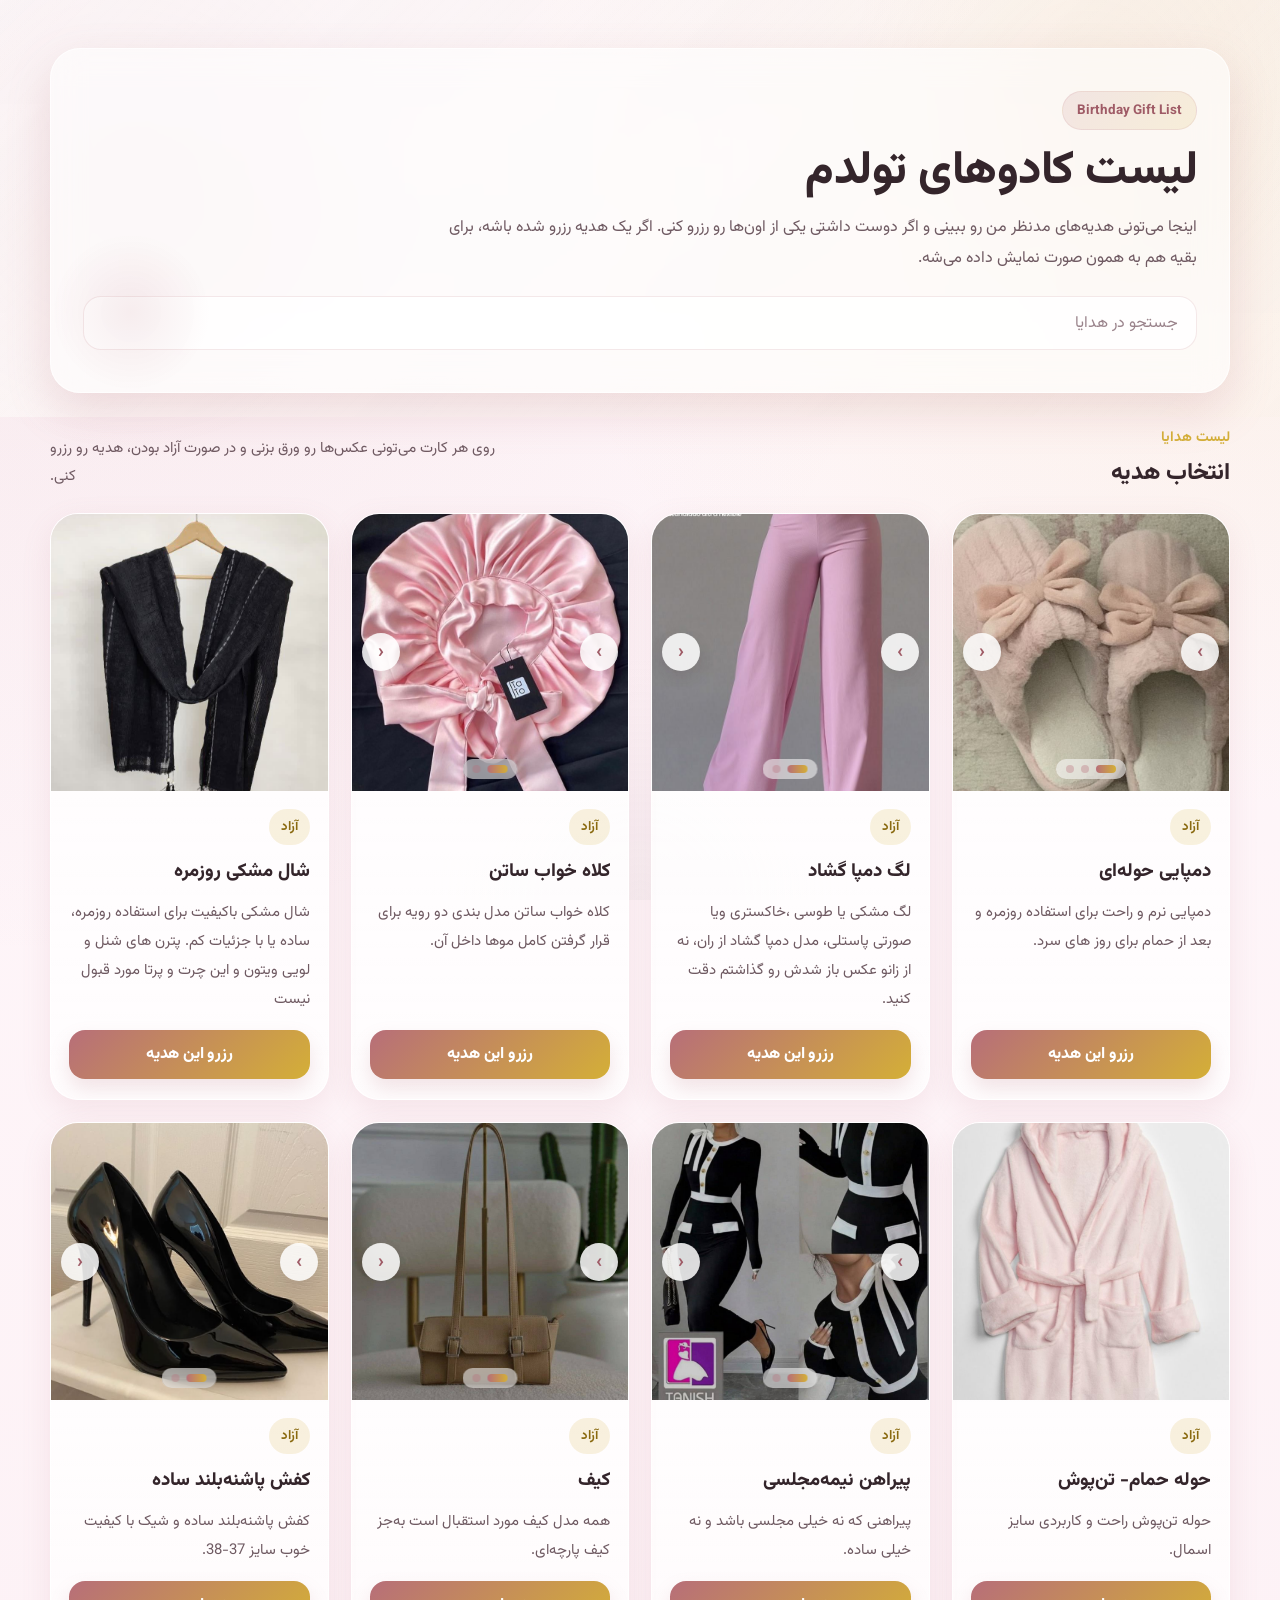
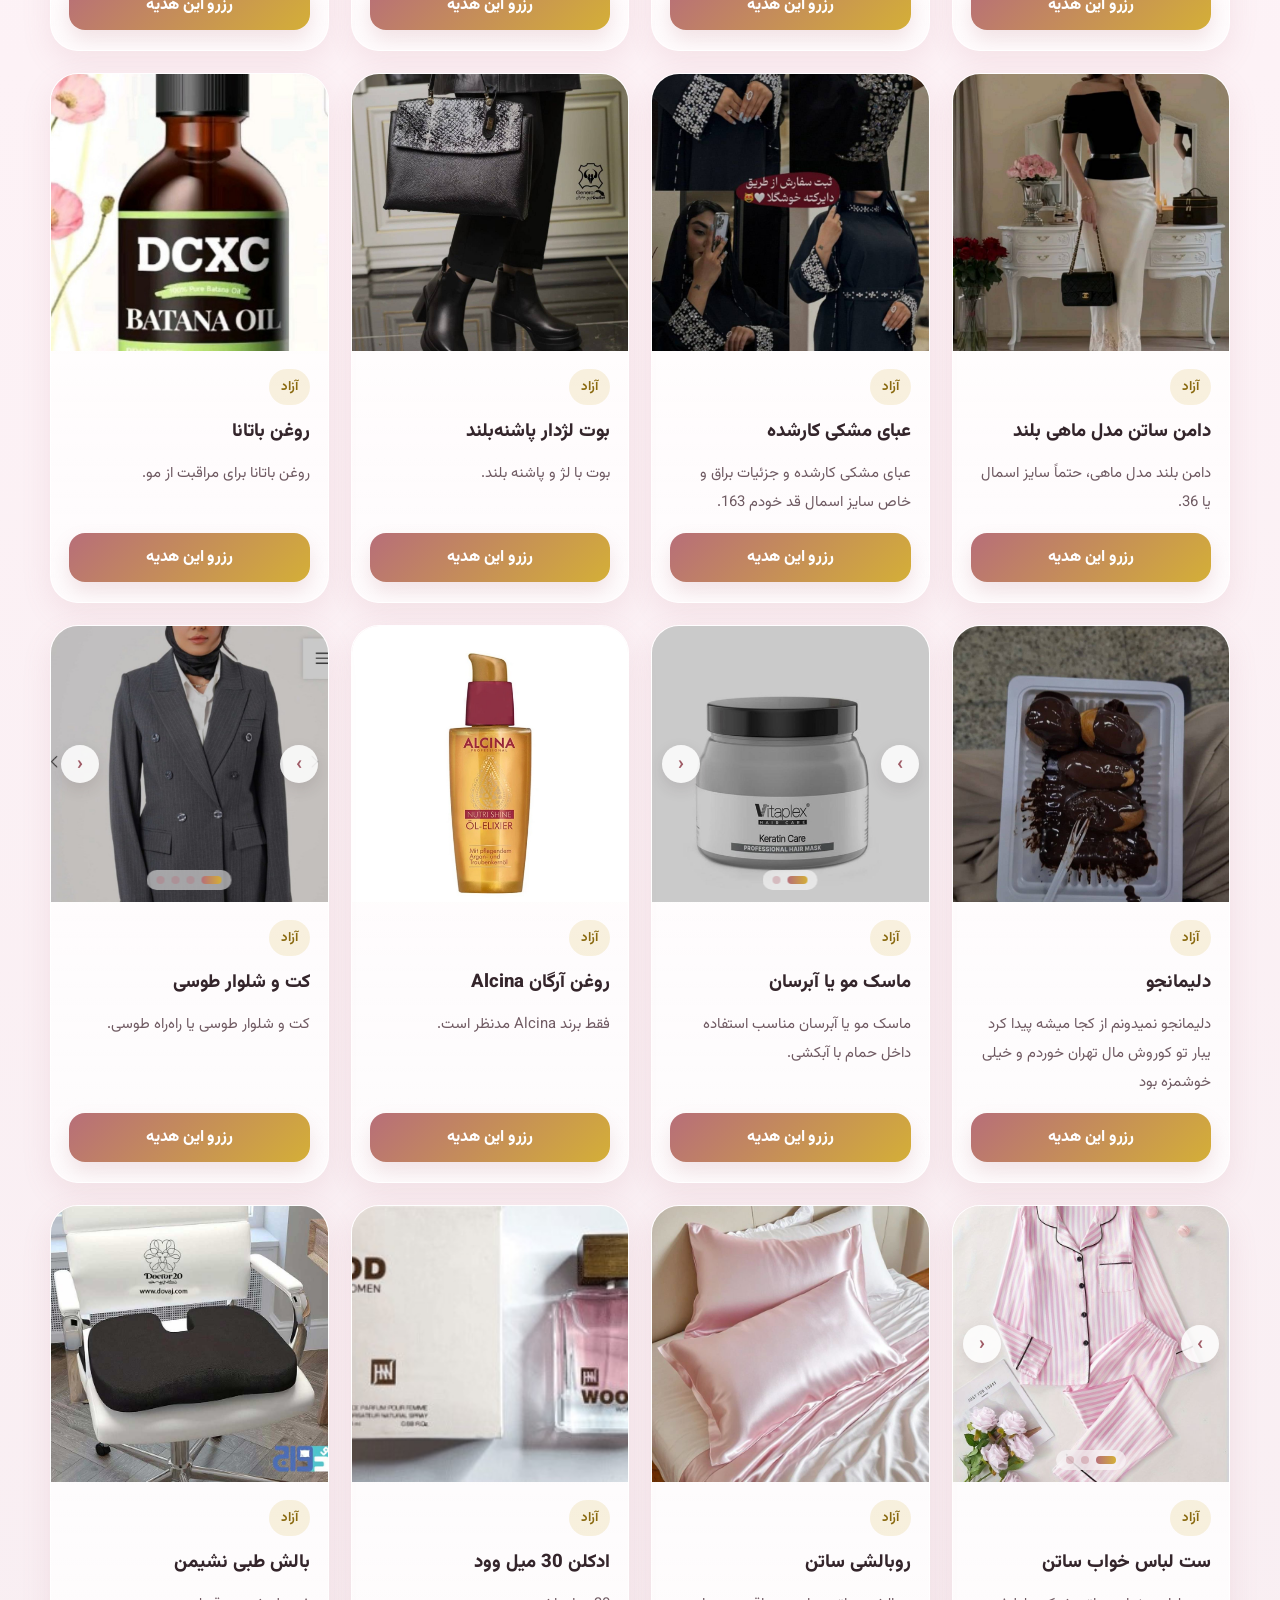
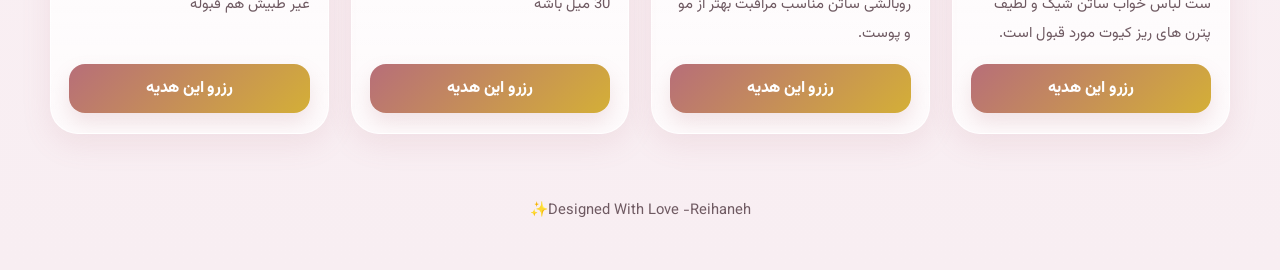
==== index.html @ d2bc47cc "Add project files." ====
<!DOCTYPE html>
<html lang="fa" dir="rtl">
<head>
    <meta charset="UTF-8" />
    <meta name="viewport" content="width=device-width, initial-scale=1.0" />
    <title>لیست کادوهای تولدم</title>
    <meta name="description" content="لیست کادوهای تولد با امکان رزرو هدیه" />

    <link rel="preconnect" href="https://fonts.googleapis.com" />
    <link rel="preconnect" href="https://fonts.gstatic.com" crossorigin />
    <link href="https://fonts.googleapis.com/css2?family=Vazirmatn:wght@400;500;700;800&display=swap"
          rel="stylesheet" />

    <link rel="stylesheet" href="style.css" />
</head>
<body>
    <div class="page-bg"></div>

    <header class="hero">
        <div class="hero-overlay"></div>

        <div class="container hero-content">
            <span class="hero-badge">Birthday Gift List</span>

            <h1 class="hero-title">لیست کادوهای تولدم</h1>

            <p class="hero-text">
                اینجا می‌تونی هدیه‌های مدنظر من رو ببینی و اگر دوست داشتی یکی از اون‌ها رو
                رزرو کنی. اگر یک هدیه رزرو شده باشه، برای بقیه هم به همون صورت نمایش داده می‌شه.
            </p>

            <div class="hero-search">
                <label class="sr-only" for="search-input">جستجو در هدایا</label>
                <input id="search-input"
                       type="text"
                       placeholder="جستجو در هدایا"
                       autocomplete="off" />
            </div>
        </div>
    </header>

    <main class="main-content">
        <section class="container">
            <div class="section-heading">
                <div>
                    <p class="section-subtitle">لیست هدایا</p>
                    <h2 class="section-title">انتخاب هدیه</h2>
                </div>

                <p class="section-note">
                    روی هر کارت می‌تونی عکس‌ها رو ورق بزنی و در صورت آزاد بودن، هدیه رو رزرو کنی.
                </p>
            </div>

            <div id="items-container" class="gifts-grid">
                <div class="loading-state">
                    <div class="loader"></div>
                    <p>در حال بارگذاری هدایا...</p>
                </div>
            </div>
        </section>
    </main>

    <footer class="footer">
        <div class="container footer-content">
            <p>Designed With Love -Reihaneh✨</p>
        </div>
    </footer>

    <script src="app.js"></script>
</body>
</html>
---- style.css ----
:root {
    --bg-1: #fff8fb;
    --bg-2: #fdf2f6;
    --bg-3: #f8eef2;
    --rose-gold: #b76e79;
    --rose-gold-dark: #9f5b66;
    --gold: #d4af37;
    --silver: #c9c9cf;
    --silver-dark: #8e8e98;
    --pastel-pink: #f3d7df;
    --pastel-pink-2: #f8e8ed;
    --text-main: #34252b;
    --text-soft: #6f5a62;
    --white: #ffffff;
    --shadow: 0 10px 30px rgba(183, 110, 121, 0.12);
    --shadow-strong: 0 18px 45px rgba(183, 110, 121, 0.2);
    --border-soft: rgba(183, 110, 121, 0.16);
    --success-bg: rgba(212, 175, 55, 0.16);
    --success-text: #8a6a10;
    --danger-bg: rgba(159, 91, 102, 0.14);
    --danger-text: #8d4e58;
    --radius-xl: 28px;
    --radius-lg: 22px;
    --radius-md: 16px;
    --radius-sm: 12px;
    --container: 1180px;
    --transition: all 0.25s ease;
}

* {
    box-sizing: border-box;
}

html {
    scroll-behavior: smooth;
}

body {
    margin: 0;
    font-family: "Vazirmatn", sans-serif;
    background: radial-gradient(circle at top right, rgba(212, 175, 55, 0.12), transparent 22%), radial-gradient(circle at top left, rgba(183, 110, 121, 0.12), transparent 26%), linear-gradient(180deg, var(--bg-1) 0%, var(--bg-2) 48%, var(--bg-3) 100%);
    color: var(--text-main);
    min-height: 100vh;
}

img {
    max-width: 100%;
    display: block;
}

button,
input {
    font: inherit;
}

button {
    cursor: pointer;
    border: none;
    outline: none;
}

input {
    outline: none;
}

a {
    color: inherit;
    text-decoration: none;
}

.page-bg {
    position: fixed;
    inset: 0;
    pointer-events: none;
    background: radial-gradient(circle at 85% 10%, rgba(212, 175, 55, 0.08), transparent 18%), radial-gradient(circle at 10% 20%, rgba(183, 110, 121, 0.09), transparent 20%), radial-gradient(circle at 50% 100%, rgba(201, 201, 207, 0.12), transparent 22%);
    z-index: -1;
}

.container {
    width: min(calc(100% - 28px), var(--container));
    margin-inline: auto;
}

.sr-only {
    position: absolute;
    width: 1px;
    height: 1px;
    margin: -1px;
    padding: 0;
    overflow: hidden;
    clip-path: inset(50%);
    border: 0;
}

.hero {
    position: relative;
    padding: 40px 0 24px;
}

.hero-overlay {
    position: absolute;
    inset: 0;
    background: linear-gradient(135deg, rgba(255, 255, 255, 0.65), rgba(255, 255, 255, 0.18)), linear-gradient(180deg, rgba(183, 110, 121, 0.04), rgba(212, 175, 55, 0.03));
    pointer-events: none;
}

.hero-content {
    position: relative;
    background: rgba(255, 255, 255, 0.56);
    backdrop-filter: blur(16px);
    -webkit-backdrop-filter: blur(16px);
    border: 1px solid rgba(255, 255, 255, 0.65);
    border-radius: 30px;
    box-shadow: var(--shadow-strong);
    padding: 28px 18px;
    overflow: hidden;
}

    .hero-content::before {
        content: "";
        position: absolute;
        inset: auto auto 0 0;
        width: 160px;
        height: 160px;
        background: radial-gradient(circle, rgba(183, 110, 121, 0.12), transparent 70%);
        pointer-events: none;
    }

.hero-badge {
    display: inline-flex;
    align-items: center;
    gap: 8px;
    padding: 8px 14px;
    border-radius: 999px;
    background: linear-gradient(135deg, rgba(183, 110, 121, 0.14), rgba(212, 175, 55, 0.14));
    color: var(--rose-gold-dark);
    font-size: 0.84rem;
    font-weight: 700;
    border: 1px solid rgba(183, 110, 121, 0.12);
    margin-bottom: 14px;
}

.hero-title {
    margin: 0 0 12px;
    font-size: 2rem;
    line-height: 1.2;
    font-weight: 800;
    letter-spacing: -0.5px;
    color: var(--text-main);
}

.hero-text {
    margin: 0;
    color: var(--text-soft);
    line-height: 1.95;
    font-size: 0.96rem;
    max-width: 760px;
}

.hero-search {
    margin-top: 22px;
}

    .hero-search input {
        width: 100%;
        height: 54px;
        border-radius: 18px;
        border: 1px solid var(--border-soft);
        background: rgba(255, 255, 255, 0.82);
        padding: 0 18px;
        color: var(--text-main);
        box-shadow: inset 0 1px 0 rgba(255, 255, 255, 0.7);
        transition: var(--transition);
    }

        .hero-search input::placeholder {
            color: #9a838b;
        }

        .hero-search input:focus {
            border-color: rgba(183, 110, 121, 0.4);
            box-shadow: 0 0 0 4px rgba(183, 110, 121, 0.1), inset 0 1px 0 rgba(255, 255, 255, 0.9);
        }

.main-content {
    padding: 10px 0 40px;
}

.section-heading {
    display: flex;
    flex-direction: column;
    gap: 10px;
    margin-bottom: 22px;
}

.section-subtitle {
    margin: 0 0 6px;
    color: var(--gold);
    font-size: 0.88rem;
    font-weight: 700;
}

.section-title {
    margin: 0;
    font-size: 1.45rem;
    font-weight: 800;
    color: var(--text-main);
}

.section-note {
    margin: 0;
    color: var(--text-soft);
    line-height: 1.9;
    font-size: 0.93rem;
}

.gifts-grid {
    display: grid;
    grid-template-columns: 1fr;
    gap: 18px;
}

.gift-card {
    position: relative;
    display: flex;
    flex-direction: column;
    height: 100%;
    overflow: hidden;
    border-radius: var(--radius-xl);
    background: linear-gradient(180deg, rgba(255, 255, 255, 0.88), rgba(255, 255, 255, 0.75));
    border: 1px solid rgba(255, 255, 255, 0.75);
    box-shadow: var(--shadow);
    transition: transform 0.25s ease, box-shadow 0.25s ease;
}

    .gift-card:hover {
        transform: translateY(-4px);
        box-shadow: 0 18px 40px rgba(183, 110, 121, 0.18);
    }

.card-image {
    position: relative;
    width: 100%;
    aspect-ratio: 1 / 1;
    background: linear-gradient(135deg, rgba(243, 215, 223, 0.7), rgba(255, 255, 255, 0.8));
    overflow: hidden;
}

    .card-image img {
        width: 100%;
        height: 100%;
        object-fit: cover;
    }

.no-image {
    display: flex;
    align-items: center;
    justify-content: center;
    color: var(--text-soft);
    font-size: 0.95rem;
}

.slides {
    position: relative;
    width: 100%;
    height: 100%;
}

.slide {
    position: absolute;
    inset: 0;
    opacity: 0;
    pointer-events: none;
    transition: opacity 0.35s ease;
}

    .slide.active {
        opacity: 1;
        pointer-events: auto;
    }

.slider-btn {
    position: absolute;
    top: 50%;
    transform: translateY(-50%);
    width: 38px;
    height: 38px;
    border-radius: 50%;
    background: rgba(255, 255, 255, 0.85);
    color: var(--rose-gold-dark);
    box-shadow: 0 6px 16px rgba(52, 37, 43, 0.12);
    font-size: 1.2rem;
    font-weight: 800;
    display: grid;
    place-items: center;
    z-index: 3;
    transition: var(--transition);
}

    .slider-btn:hover {
        background: var(--white);
        transform: translateY(-50%) scale(1.05);
    }

    .slider-btn.prev {
        right: 10px;
    }

    .slider-btn.next {
        left: 10px;
    }

.slider-dots {
    position: absolute;
    right: 50%;
    bottom: 12px;
    transform: translateX(50%);
    display: flex;
    align-items: center;
    gap: 7px;
    z-index: 3;
    padding: 6px 10px;
    border-radius: 999px;
    background: rgba(255, 255, 255, 0.54);
    backdrop-filter: blur(8px);
    -webkit-backdrop-filter: blur(8px);
}

.slider-dot {
    width: 8px;
    height: 8px;
    border-radius: 50%;
    background: rgba(183, 110, 121, 0.35);
    transition: var(--transition);
    padding: 0;
}

    .slider-dot.active {
        width: 20px;
        border-radius: 999px;
        background: linear-gradient(90deg, var(--rose-gold), var(--gold));
    }

.card-content {
    display: flex;
    flex-direction: column;
    flex: 1;
    padding: 16px 16px 18px;
}

.card-top {
    display: flex;
    flex-direction: column;
    gap: 12px;
    margin-bottom: 12px;
}

.status-badge {
    width: fit-content;
    max-width: 100%;
    padding: 8px 12px;
    border-radius: 999px;
    font-size: 0.82rem;
    font-weight: 700;
}

    .status-badge.available {
        background: var(--success-bg);
        color: var(--success-text);
    }

    .status-badge.reserved {
        background: var(--danger-bg);
        color: var(--danger-text);
    }

.card-title {
    margin: 0;
    font-size: 1.16rem;
    font-weight: 800;
    line-height: 1.6;
    color: var(--text-main);
}

.card-description {
    margin: 0 0 16px;
    color: var(--text-soft);
    line-height: 1.95;
    font-size: 0.93rem;
    flex-grow: 1;
}

.card-actions {
    display: flex;
    align-items: center;
    justify-content: stretch;
    margin-top: auto;
}

.reserve-btn {
    width: 100%;
    min-height: 48px;
    margin-top: auto;
    padding: 12px 16px;
    border-radius: 16px;
    background: linear-gradient(135deg, var(--rose-gold), var(--gold));
    color: var(--white);
    font-weight: 800;
    letter-spacing: -0.2px;
    box-shadow: 0 10px 20px rgba(183, 110, 121, 0.18);
    transition: var(--transition);
}

    .reserve-btn:hover {
        transform: translateY(-1px);
        box-shadow: 0 12px 26px rgba(183, 110, 121, 0.24);
    }

    .reserve-btn:disabled {
        background: linear-gradient(135deg, #c6b2b7, #d8d0d2);
        color: #fff;
        opacity: 0.6;
        cursor: not-allowed;
        box-shadow: none;
        transform: none;
    }

.loading-state,
.empty-state {
    display: flex;
    flex-direction: column;
    align-items: center;
    justify-content: center;
    gap: 14px;
    min-height: 220px;
    text-align: center;
    background: rgba(255, 255, 255, 0.72);
    border: 1px solid rgba(255, 255, 255, 0.76);
    border-radius: var(--radius-xl);
    box-shadow: var(--shadow);
    padding: 24px;
    color: var(--text-soft);
}

    .empty-state.error {
        color: var(--danger-text);
    }

.loader {
    width: 42px;
    height: 42px;
    border-radius: 50%;
    border: 3px solid rgba(183, 110, 121, 0.18);
    border-top-color: var(--rose-gold);
    animation: spin 0.9s linear infinite;
}

.footer {
    padding: 10px 0 34px;
}

.footer-content {
    text-align: center;
    color: var(--text-soft);
    font-size: 0.92rem;
}

@keyframes spin {
    to {
        transform: rotate(360deg);
    }
}

@media (min-width: 640px) {
    .hero {
        padding-top: 48px;
    }

    .hero-content {
        padding: 34px 24px;
    }

    .hero-title {
        font-size: 2.35rem;
    }

    .gifts-grid {
        grid-template-columns: repeat(2, minmax(0, 1fr));
        gap: 20px;
    }
}

@media (min-width: 900px) {
    .hero-content {
        padding: 42px 32px;
    }

    .hero-title {
        font-size: 2.9rem;
    }

    .hero-text {
        font-size: 1rem;
    }

    .section-heading {
        flex-direction: row;
        align-items: end;
        justify-content: space-between;
        gap: 20px;
    }

    .section-note {
        max-width: 460px;
        text-align: left;
    }

    .gifts-grid {
        grid-template-columns: repeat(3, minmax(0, 1fr));
        gap: 22px;
    }

    .card-content {
        padding: 18px 18px 20px;
    }
}

@media (min-width: 1200px) {
    .gifts-grid {
        grid-template-columns: repeat(4, minmax(0, 1fr));
    }
}

@media (max-width: 420px) {
    .hero-title {
        font-size: 1.75rem;
    }

    .hero-text {
        font-size: 0.92rem;
    }

    .slider-btn {
        width: 34px;
        height: 34px;
    }

    .card-content {
        padding: 14px 14px 16px;
    }

    .card-title {
        font-size: 1.05rem;
    }
}
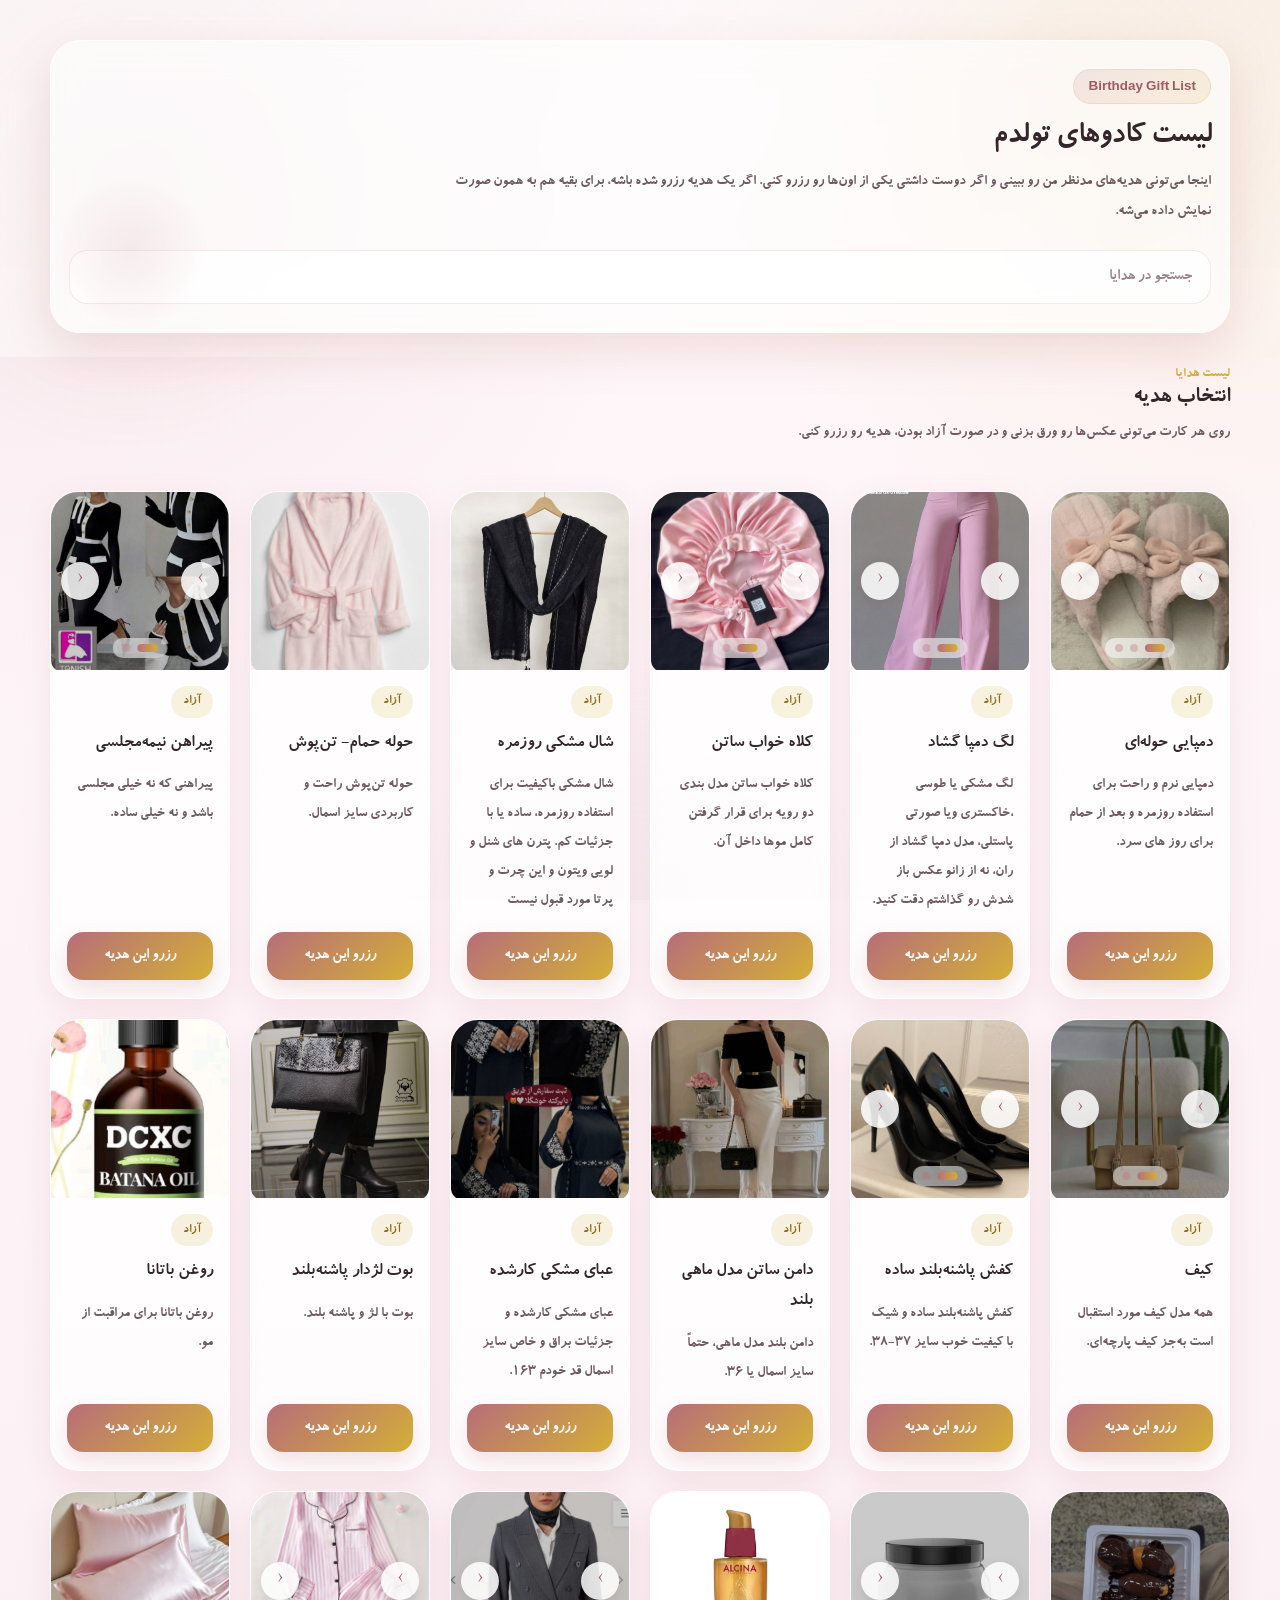
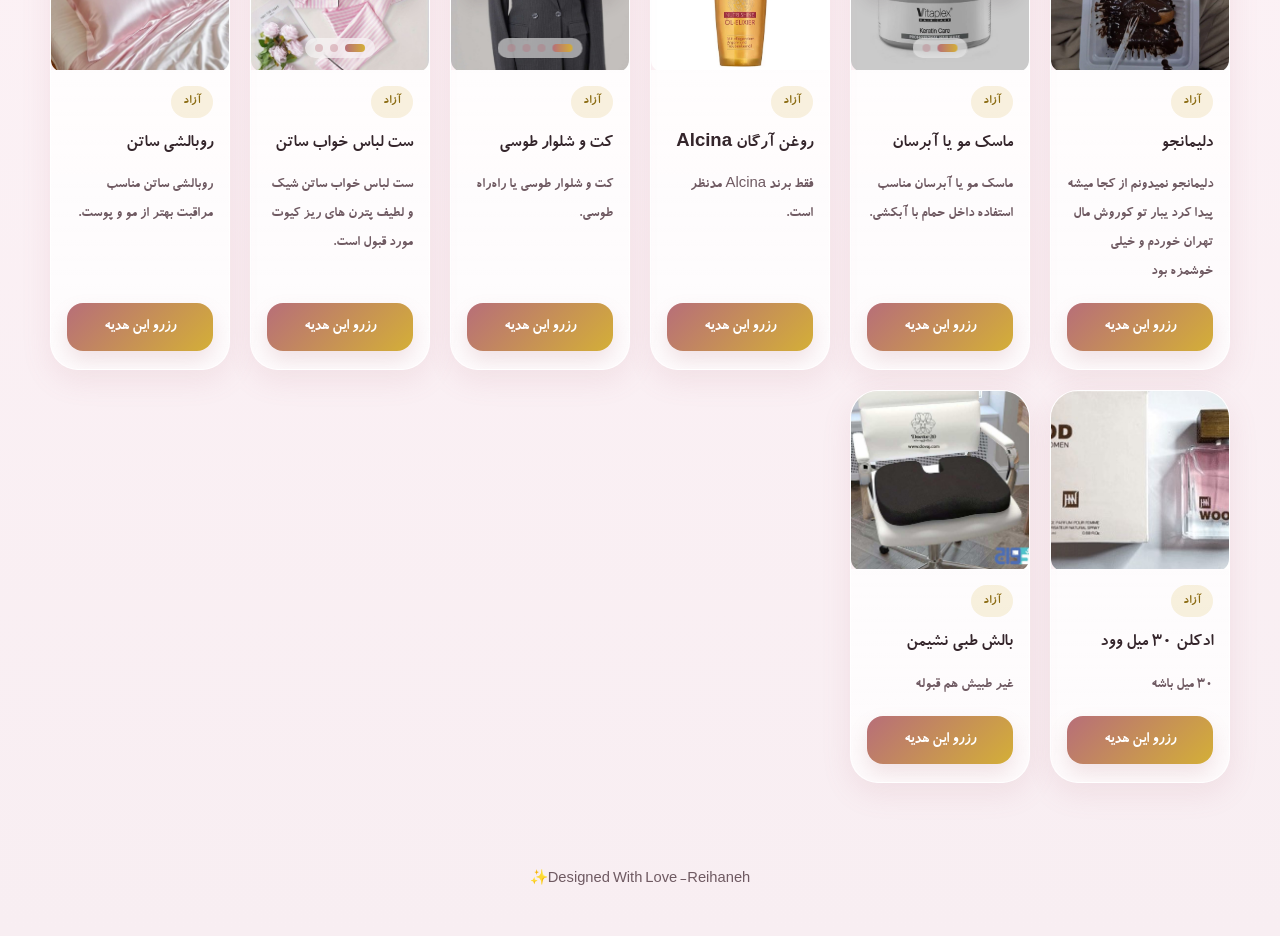
==== commit b2b41e0c: "feat: improve gift reservations and admin tools" ====
--- a/index.html
+++ b/index.html
@@ -14,7 +14,7 @@
     <link rel="stylesheet" href="style.css" />
 </head>
 <body>
-    <div class="page-bg"></div>
+    <div class="page-bg"></div >
 
     <header class="hero">
         <div class="hero-overlay"></div>
@@ -67,6 +67,20 @@
         </div>
     </footer>
 
+    <dialog id="reserve-dialog" class="reserve-dialog" aria-labelledby="reserve-dialog-title">
+        <form id="reserve-form" class="reserve-form">
+            <h2 id="reserve-dialog-title">اطلاعات رزرو</h2>
+            <label for="reserve-name">نام رزروکننده</label>
+            <input id="reserve-name" name="name" minlength="2" maxlength="80" required autocomplete="name" />
+            <label for="reserve-note">توضیحات</label>
+            <textarea id="reserve-note" name="note" minlength="2" maxlength="500" rows="3" required></textarea>
+            <div class="reserve-form-actions">
+                <button id="reserve-cancel" type="button" class="reserve-btn reserve-cancel">انصراف</button>
+                <button type="submit" class="reserve-btn">ثبت رزرو</button>
+            </div>
+        </form>
+    </dialog>
+
     <script src="app.js"></script>
 </body>
 </html>
--- a/style.css
+++ b/style.css
@@ -1,3 +1,10 @@
+﻿@font-face {
+    font-family: '2Koodak';
+    src: url('/fonts/KOODAKBOLD.TTF') format('truetype');
+    font-weight: bold;
+    font-style: normal;
+    font-display: swap;
+}
 :root {
     --bg-1: #fff8fb;
     --bg-2: #fdf2f6;
@@ -37,10 +44,13 @@
 
 body {
     margin: 0;
-    font-family: "Vazirmatn", sans-serif;
+    font-family: "2Koodak", sans-serif;
     background: radial-gradient(circle at top right, rgba(212, 175, 55, 0.12), transparent 22%), radial-gradient(circle at top left, rgba(183, 110, 121, 0.12), transparent 26%), linear-gradient(180deg, var(--bg-1) 0%, var(--bg-2) 48%, var(--bg-3) 100%);
     color: var(--text-main);
     min-height: 100vh;
+}
+button, input, textarea, select, .card-title, .card-description, .section-title, .hero-title {
+    font-family: '2Koodak', sans-serif;
 }
 
 img {
@@ -214,11 +224,6 @@
     font-size: 0.93rem;
 }
 
-.gifts-grid {
-    display: grid;
-    grid-template-columns: 1fr;
-    gap: 18px;
-}
 
 .gift-card {
     position: relative;
@@ -356,12 +361,16 @@
 }
 
 .status-badge {
+    display: inline-flex;
+    align-items: center;
     width: fit-content;
     max-width: 100%;
+    min-height: 32px;
     padding: 8px 12px;
     border-radius: 999px;
     font-size: 0.82rem;
     font-weight: 700;
+    white-space: nowrap;
 }
 
     .status-badge.available {
@@ -434,17 +443,34 @@
     gap: 14px;
     min-height: 220px;
     text-align: center;
+    border-radius: var(--radius-xl);
+    padding: 24px;
+    color: var(--text-soft);
+}
+
+.loading-state {
     background: rgba(255, 255, 255, 0.72);
     border: 1px solid rgba(255, 255, 255, 0.76);
-    border-radius: var(--radius-xl);
     box-shadow: var(--shadow);
-    padding: 24px;
-    color: var(--text-soft);
+}
+
+.empty-state {
+    background: #f8fafc;
+    border: 1px dashed #cbd5e1;
 }
 
     .empty-state.error {
         color: var(--danger-text);
     }
+
+.empty-state-locked {
+    background: linear-gradient(180deg, #fcfcfd 0%, #f8fafc 100%);
+}
+
+.empty-state-icon {
+    font-size: 1.5rem;
+    margin-bottom: 10px;
+}
 
 .loader {
     width: 42px;
@@ -465,69 +491,583 @@
     font-size: 0.92rem;
 }
 
+.admin-page {
+    min-height: 100vh;
+}
+
+.admin-hero {
+    padding-bottom: 40px;
+}
+
+.admin-auth-shell {
+    margin-top: 28px;
+}
+
+.admin-auth-card {
+    display: grid;
+    gap: 18px;
+    background: rgba(255, 255, 255, 0.86);
+    border: 1px solid rgba(255, 255, 255, 0.55);
+    border-radius: 18px;
+    padding: 18px;
+    backdrop-filter: blur(14px);
+    box-shadow: 0 18px 50px rgba(16, 24, 40, 0.14);
+}
+
+.admin-auth-title {
+    margin-top: 4px;
+}
+
+.admin-auth,
+.admin-form-actions,
+.admin-item-actions {
+    display: flex;
+    gap: 10px;
+    flex-wrap: wrap;
+}
+
+.admin-auth-row {
+    display: grid;
+    grid-template-columns: minmax(0, 1fr) auto auto;
+    gap: 12px;
+    align-items: center;
+}
+
+.admin-layout {
+    display: grid;
+    grid-template-columns: minmax(320px, 420px) minmax(0, 1fr);
+    gap: 24px;
+    align-items: start;
+}
+
+.admin-panel {
+    background: rgba(255, 255, 255, 0.92);
+    border: 1px solid rgba(226, 232, 240, 0.95);
+    border-radius: 18px;
+    padding: 22px;
+    box-shadow: 0 16px 40px rgba(15, 23, 42, 0.08);
+    transition: transform 0.22s ease, box-shadow 0.22s ease, border-color 0.22s ease;
+}
+
+    .admin-panel:hover {
+        transform: translateY(-2px);
+        box-shadow: 0 18px 44px rgba(15, 23, 42, 0.12);
+    }
+
+.admin-panel-form.is-locked {
+    opacity: 0.5;
+}
+
+.admin-form {
+    display: grid;
+    gap: 12px;
+}
+
+.admin-label {
+    font-size: 0.95rem;
+    font-weight: 700;
+    color: #1f2937;
+}
+
+.admin-input,
+.admin-textarea {
+    width: 100%;
+    border: 1px solid #d0d7e2;
+    border-radius: 12px;
+    background: #ffffff;
+    color: #111827;
+    padding: 14px 16px;
+    font: inherit;
+    transition: border-color 0.2s ease, box-shadow 0.2s ease, transform 0.2s ease;
+}
+
+    .admin-input:focus,
+    .admin-textarea:focus {
+        outline: none;
+        border-color: #22c55e;
+        box-shadow: 0 0 0 4px rgba(34, 197, 94, 0.14);
+    }
+
+.admin-token-input {
+    min-height: 50px;
+    background: #fbfdff;
+}
+
+.admin-textarea {
+    min-height: 112px;
+    resize: vertical;
+}
+
+.admin-primary-btn,
+.admin-secondary-btn,
+.admin-danger-btn,
+.admin-btn {
+    min-height: 46px;
+    border-radius: 12px;
+    font: inherit;
+    font-weight: 700;
+    transition: transform 0.18s ease, box-shadow 0.18s ease, opacity 0.18s ease;
+}
+
+.admin-primary-btn,
+.admin-secondary-btn,
+.admin-danger-btn {
+    padding: 11px 16px;
+}
+
+.admin-btn {
+    appearance: none;
+    border: 0;
+    padding: 0 18px;
+    cursor: pointer;
+}
+
+    .admin-btn:hover,
+    .admin-primary-btn:hover,
+    .admin-secondary-btn:hover,
+    .admin-danger-btn:hover {
+        transform: translateY(-1px);
+    }
+
+    .admin-btn:active {
+        transform: translateY(0);
+    }
+
+.admin-primary-btn {
+    background: linear-gradient(135deg, var(--rose-gold), var(--gold));
+    color: var(--white);
+}
+
+.admin-secondary-btn {
+    background: rgba(201, 201, 207, 0.28);
+    color: var(--text-main);
+}
+
+.admin-danger-btn {
+    background: rgba(159, 91, 102, 0.14);
+    color: var(--danger-text);
+}
+
+.admin-btn-success {
+    background: #16a34a;
+    color: #ffffff;
+    box-shadow: 0 10px 24px rgba(22, 163, 74, 0.24);
+}
+
+.admin-btn-muted {
+    background: #eef2f7;
+    color: #334155;
+}
+
+.admin-btn-wide {
+    min-width: 140px;
+}
+
+.admin-status {
+    margin-bottom: 16px;
+    border-radius: 12px;
+    background: #f8fafc;
+    color: #334155;
+    border: 1px solid #e2e8f0;
+    padding: 12px 14px;
+    font-weight: 500;
+}
+
+.admin-items-list {
+    display: grid;
+    gap: 14px;
+}
+
+.admin-summary-card {
+    display: flex;
+    justify-content: space-between;
+    align-items: center;
+    margin: 0 0 16px;
+    padding: 14px 16px;
+    border: 1px solid #bbf7d0;
+    border-radius: 14px;
+    background: #f0fdf4;
+    color: #166534;
+}
+
+.admin-summary-card strong {
+    font-size: 1.4rem;
+}
+
+.reservation-details,
+.admin-item-extra {
+    margin: 12px 0;
+    padding: 12px;
+    border-radius: 12px;
+    background: rgba(255, 255, 255, 0.72);
+    line-height: 1.8;
+}
+
+.reservation-details p,
+.admin-item-extra p {
+    margin: 4px 0;
+}
+
+.reservation-details .admin-btn {
+    margin-top: 8px;
+}
+
+.admin-item-extra a,
+.gift-store-links a {
+    display: inline-block;
+    margin: 4px 8px 4px 0;
+    color: #9f5b66;
+    font-weight: 700;
+}
+
+.delete-item-btn:disabled {
+    cursor: not-allowed;
+    opacity: 0.4;
+}
+
+.gift-meta,
+.gift-store-links {
+    display: flex;
+    flex-wrap: wrap;
+    gap: 6px 12px;
+    margin-top: 10px;
+}
+
+.gift-meta span {
+    color: #64748b;
+    font-size: 0.9rem;
+}
+
+.reserve-dialog {
+    width: min(92vw, 460px);
+    border: 0;
+    border-radius: 18px;
+    padding: 0;
+    color: var(--text-main);
+    box-shadow: 0 24px 70px rgba(15, 23, 42, 0.28);
+}
+
+.reserve-dialog::backdrop {
+    background: rgba(15, 23, 42, 0.52);
+    backdrop-filter: blur(3px);
+}
+
+.reserve-form {
+    display: grid;
+    gap: 12px;
+    padding: 24px;
+}
+
+.reserve-form h2 {
+    margin: 0 0 4px;
+}
+
+.reserve-form input,
+.reserve-form textarea {
+    width: 100%;
+    border: 1px solid #d0d7e2;
+    border-radius: 10px;
+    padding: 12px;
+    font: inherit;
+}
+
+.reserve-form-actions {
+    display: flex;
+    gap: 10px;
+}
+
+.reserve-form-actions .reserve-btn {
+    flex: 1;
+}
+
+.reserve-cancel {
+    background: #eef2f7;
+    color: #334155;
+}
+
+.admin-item-card {
+    border-radius: 16px;
+    border: 1px solid #e5e7eb;
+    background: linear-gradient(180deg, #ffffff 0%, #fbfdff 100%);
+    padding: 16px;
+    box-shadow: 0 10px 28px rgba(15, 23, 42, 0.06);
+    transition: transform 0.18s ease, box-shadow 0.18s ease, border-color 0.18s ease;
+}
+
+    .admin-item-card:hover {
+        transform: translateY(-2px);
+        box-shadow: 0 16px 32px rgba(15, 23, 42, 0.1);
+    }
+
+    .admin-item-card.is-reserved {
+        background: linear-gradient(180deg, #fff8f1 0%, #ffedd5 100%);
+        border-color: #fdba74;
+    }
+
+    .admin-item-card.is-available {
+        background: linear-gradient(180deg, #f8fffb 0%, #f0fdf4 100%);
+        border-color: #bbf7d0;
+    }
+
+.admin-item-head {
+    display: flex;
+    justify-content: space-between;
+    gap: 12px;
+    align-items: flex-start;
+    margin-bottom: 12px;
+}
+
+.admin-item-heading {
+    min-width: 0;
+}
+
+.admin-item-title {
+    margin: 0;
+    color: #111827;
+    font-size: 1.06rem;
+    line-height: 1.7;
+    font-weight: 800;
+}
+
+.admin-item-description {
+    margin: 0 0 14px;
+    color: #475569;
+    line-height: 1.9;
+}
+
+.admin-item-meta {
+    margin: 0;
+    color: #64748b;
+    font-size: 0.92rem;
+    line-height: 1.8;
+    word-break: break-word;
+}
+
+.admin-item-footer {
+    display: flex;
+    justify-content: space-between;
+    gap: 14px;
+    align-items: center;
+}
+
+.admin-item-actions {
+    display: flex;
+    gap: 8px;
+    flex-shrink: 0;
+}
+
+.icon-btn {
+    width: 42px;
+    height: 42px;
+    border: 0;
+    border-radius: 12px;
+    display: inline-flex;
+    align-items: center;
+    justify-content: center;
+    cursor: pointer;
+    font-size: 1rem;
+    transition: transform 0.16s ease, box-shadow 0.16s ease, background 0.16s ease;
+}
+
+    .icon-btn:hover {
+        transform: translateY(-1px) scale(1.02);
+    }
+
+.icon-btn-edit {
+    background: #fff7ed;
+    color: #ea580c;
+    box-shadow: 0 10px 20px rgba(234, 88, 12, 0.14);
+}
+
+.icon-btn-delete {
+    background: #fef2f2;
+    color: #dc2626;
+    box-shadow: 0 10px 20px rgba(220, 38, 38, 0.14);
+}
+
+.admin-toast {
+    position: fixed;
+    left: 20px;
+    right: 20px;
+    bottom: 20px;
+    display: flex;
+    justify-content: center;
+    pointer-events: none;
+    z-index: 9999;
+}
+
+.admin-toast-content {
+    min-width: min(100%, 320px);
+    max-width: 520px;
+    border-radius: 14px;
+    padding: 14px 16px;
+    color: #ffffff;
+    font-weight: 700;
+    box-shadow: 0 18px 40px rgba(15, 23, 42, 0.24);
+    opacity: 0;
+    transform: translateY(16px);
+    transition: opacity 0.22s ease, transform 0.22s ease;
+    text-align: center;
+}
+
+.admin-toast.show .admin-toast-content {
+    opacity: 1;
+    transform: translateY(0);
+}
+
+.admin-toast.success .admin-toast-content {
+    background: #16a34a;
+}
+
+.admin-toast.error .admin-toast-content {
+    background: #dc2626;
+}
+
+.admin-toast.info .admin-toast-content {
+    background: #2563eb;
+}
+
+.panel-pulse {
+    animation: panelPulse 0.8s ease;
+}
+
 @keyframes spin {
     to {
         transform: rotate(360deg);
     }
 }
 
+@keyframes panelPulse {
+    0% {
+        transform: scale(1);
+        box-shadow: 0 16px 40px rgba(15, 23, 42, 0.08);
+    }
+
+    50% {
+        transform: scale(1.01);
+        box-shadow: 0 18px 48px rgba(34, 197, 94, 0.18);
+    }
+
+    100% {
+        transform: scale(1);
+        box-shadow: 0 16px 40px rgba(15, 23, 42, 0.08);
+    }
+}
+
+/* ==================== Gifts Grid (جدید) ==================== */
+/* ==================== Gifts Grid (بهبود یافته) ==================== */
+.gifts-grid {
+    display: grid;
+    grid-template-columns: repeat(auto-fit, minmax(160px, 1fr));
+    gap: 12px;
+}
+
+/* تبلت و بالاتر */
 @media (min-width: 640px) {
-    .hero {
-        padding-top: 48px;
-    }
-
-    .hero-content {
-        padding: 34px 24px;
-    }
-
-    .hero-title {
-        font-size: 2.35rem;
-    }
-
     .gifts-grid {
-        grid-template-columns: repeat(2, minmax(0, 1fr));
-        gap: 20px;
-    }
-}
-
+        grid-template-columns: repeat(auto-fit, minmax(170px, 1fr));
+        gap: 14px;
+    }
+}
+
+/* لپ‌تاپ */
 @media (min-width: 900px) {
-    .hero-content {
-        padding: 42px 32px;
-    }
-
-    .hero-title {
-        font-size: 2.9rem;
-    }
-
-    .hero-text {
-        font-size: 1rem;
-    }
-
-    .section-heading {
-        flex-direction: row;
-        align-items: end;
-        justify-content: space-between;
-        gap: 20px;
-    }
-
-    .section-note {
-        max-width: 460px;
-        text-align: left;
-    }
-
     .gifts-grid {
-        grid-template-columns: repeat(3, minmax(0, 1fr));
-        gap: 22px;
-    }
-
-    .card-content {
-        padding: 18px 18px 20px;
-    }
-}
-
+        grid-template-columns: repeat(auto-fit, minmax(180px, 1fr));
+        gap: 16px;
+    }
+}
+
+/* دسکتاپ */
 @media (min-width: 1200px) {
     .gifts-grid {
-        grid-template-columns: repeat(4, minmax(0, 1fr));
+        grid-template-columns: repeat(auto-fit, minmax(190px, 1fr));
+        gap: 18px;
+    }
+}
+
+/* ==================== بهبود ظاهر کارت‌ها ==================== */
+.gifts-grid {
+    display: grid;
+    grid-template-columns: repeat(auto-fill, minmax(170px, 1fr));
+    gap: 20px;
+    padding: 20px 0;
+}
+
+.gifts-grid img {
+    width: 100%;
+    height: 180px;
+    object-fit: cover;
+    border-radius: 12px;
+}
+
+.gifts-grid .card {
+    border-radius: 16px;
+    box-shadow: 0 4px 12px rgba(0, 0, 0, 0.06);
+    overflow: hidden;
+    transition: transform 0.2s ease;
+}
+
+.gifts-grid .card:hover {
+    transform: translateY(-4px);
+}
+
+
+/* ==================== Admin & Other Media Queries ==================== */
+
+@media (max-width: 960px) {
+    .admin-layout {
+        grid-template-columns: 1fr;
+    }
+
+    .admin-auth-row {
+        grid-template-columns: 1fr;
+    }
+
+    .admin-btn,
+    .admin-btn-wide {
+        width: 100%;
+    }
+
+    .admin-item-footer {
+        flex-direction: column;
+        align-items: stretch;
+    }
+
+    .admin-item-actions {
+        width: 100%;
+        justify-content: flex-end;
+    }
+}
+
+@media (max-width: 640px) {
+    .admin-panel {
+        padding: 16px;
+        border-radius: 16px;
+    }
+
+    .admin-item-head {
+        flex-direction: column;
+        align-items: stretch;
+    }
+
+    .status-badge {
+        align-self: flex-start;
+    }
+
+    .admin-form-actions {
+        flex-direction: column;
+    }
+
+    .icon-btn {
+        width: 46px;
+        height: 46px;
+    }
+
+    .admin-toast {
+        left: 12px;
+        right: 12px;
+        bottom: 12px;
     }
 }
 
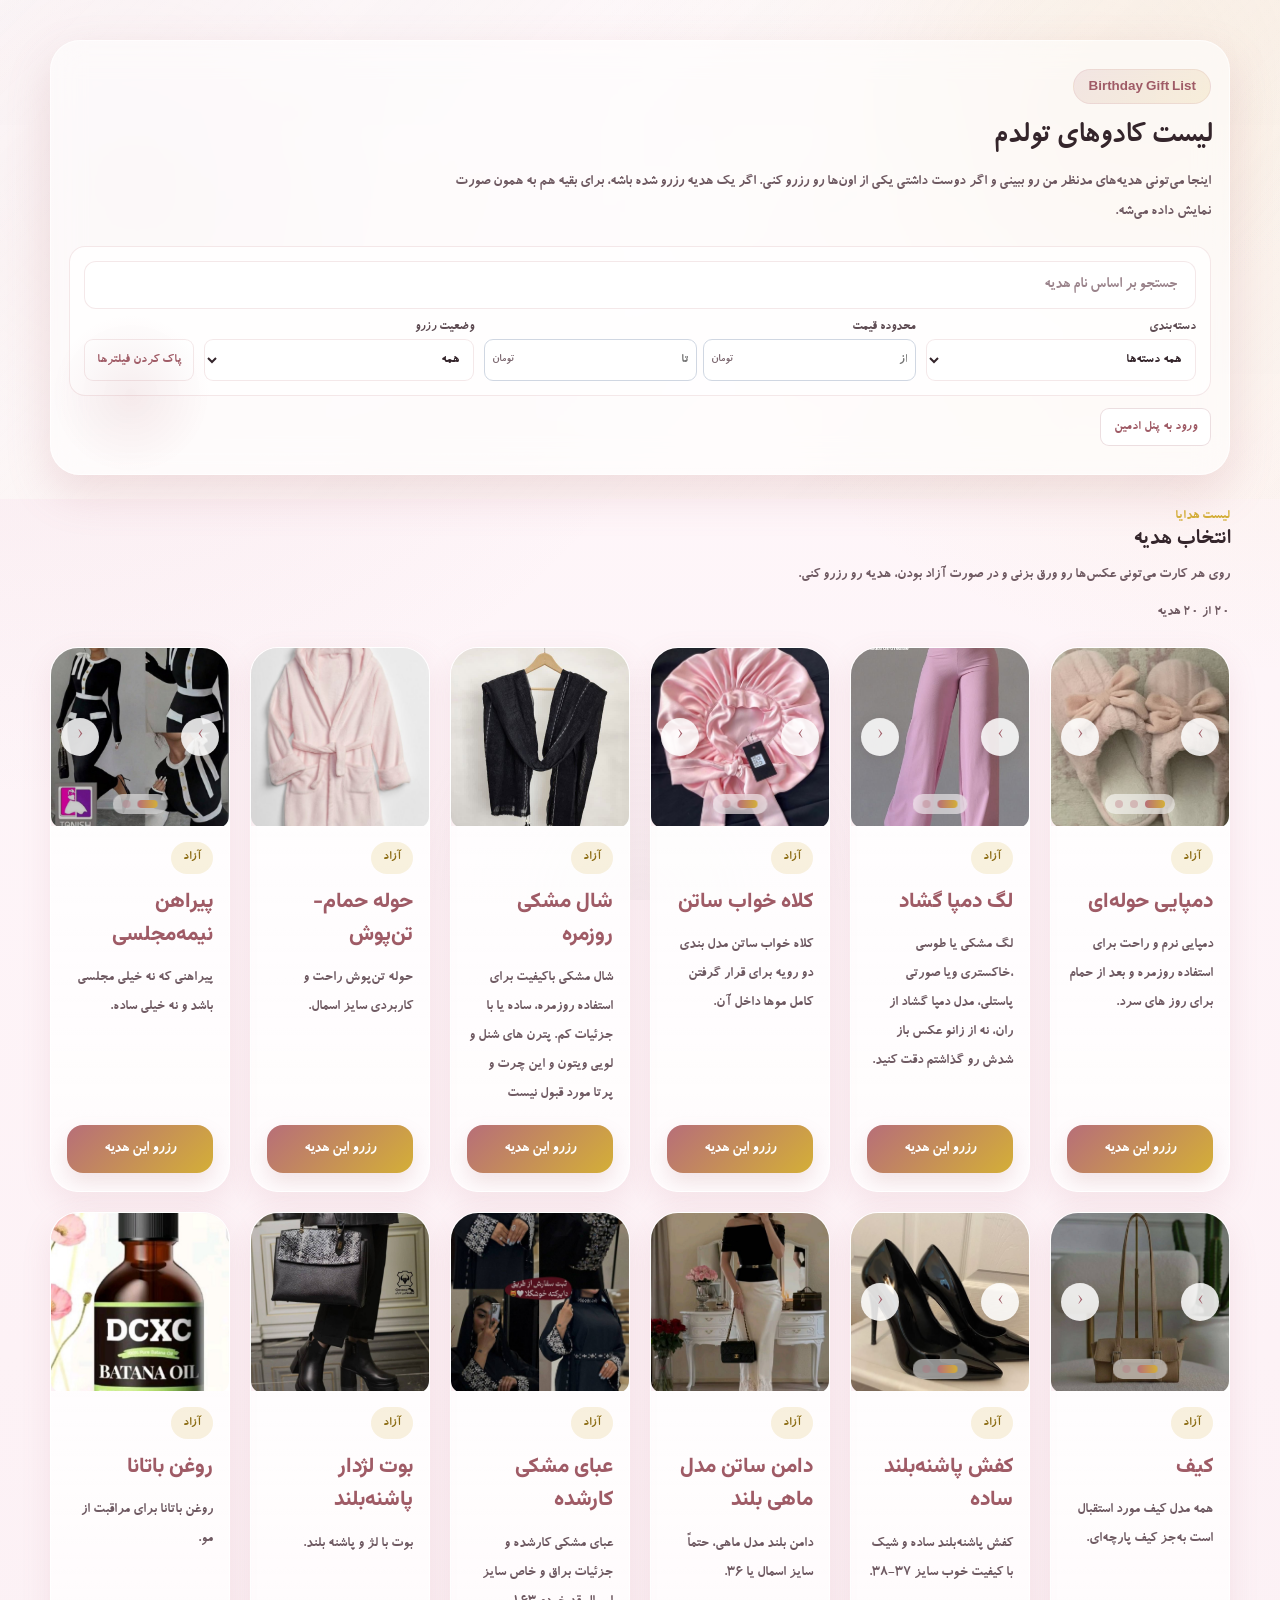
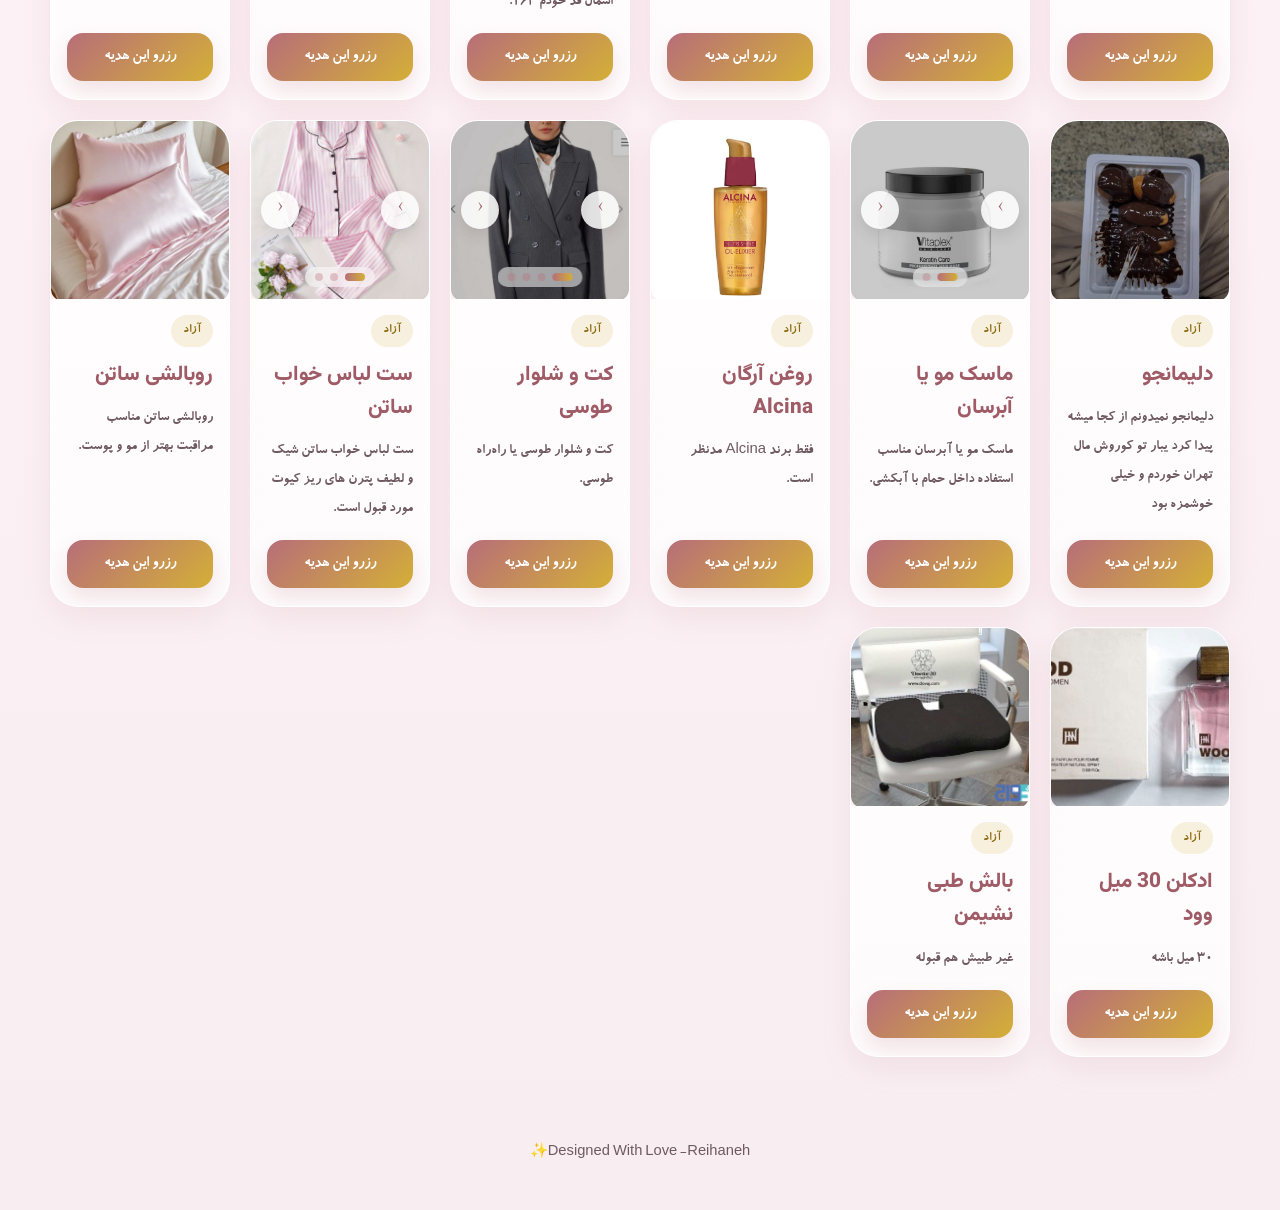
==== commit 5ae927a6: "feat: improve gift catalog and admin form" ====
--- a/index.html
+++ b/index.html
@@ -29,13 +29,49 @@
                 رزرو کنی. اگر یک هدیه رزرو شده باشه، برای بقیه هم به همون صورت نمایش داده می‌شه.
             </p>
 
-            <div class="hero-search">
-                <label class="sr-only" for="search-input">جستجو در هدایا</label>
-                <input id="search-input"
-                       type="text"
-                       placeholder="جستجو در هدایا"
-                       autocomplete="off" />
+            <div class="catalog-search-panel">
+                <div class="hero-search">
+                    <label class="sr-only" for="search-input">جستجو بر اساس نام هدیه</label>
+                    <input id="search-input"
+                           type="search"
+                           placeholder="جستجو بر اساس نام هدیه"
+                           autocomplete="off" />
+                </div>
+                <div class="catalog-filters">
+                    <label class="filter-control">
+                        <span>دسته‌بندی</span>
+                        <select id="category-filter">
+                            <option value="">همه دسته‌ها</option>
+                        </select>
+                    </label>
+                    <div class="filter-control filter-price-control">
+                        <span>محدوده قیمت</span>
+                        <div class="filter-price-inputs">
+                            <label class="amount-control">
+                                <span class="sr-only">از قیمت (تومان)</span>
+                                <input id="price-filter-min" type="text" inputmode="numeric" autocomplete="off" placeholder="از" />
+                                <span>تومان</span>
+                            </label>
+                            <label class="amount-control">
+                                <span class="sr-only">تا قیمت (تومان)</span>
+                                <input id="price-filter-max" type="text" inputmode="numeric" autocomplete="off" placeholder="تا" />
+                                <span>تومان</span>
+                            </label>
+                        </div>
+                    </div>
+                    <label class="filter-control">
+                        <span>وضعیت رزرو</span>
+                        <select id="reservation-filter">
+                            <option value="all">همه</option>
+                            <option value="reserved">رزرو شده</option>
+                            <option value="available">آزاد</option>
+                        </select>
+                    </label>
+                    <button id="clear-filters-btn" class="clear-filters-btn" type="button">پاک کردن فیلترها</button>
+                </div>
+                <p id="filter-message" class="filter-message" role="status" hidden></p>
             </div>
+            <a class="admin-entry-link" href="/admin">ورود به پنل ادمین</a>
         </div>
     </header>
 
@@ -51,6 +87,8 @@
                     روی هر کارت می‌تونی عکس‌ها رو ورق بزنی و در صورت آزاد بودن، هدیه رو رزرو کنی.
                 </p>
             </div>
+
+            <p id="items-count" class="catalog-results-count" aria-live="polite"></p>
 
             <div id="items-container" class="gifts-grid">
                 <div class="loading-state">
--- a/style.css
+++ b/style.css
@@ -1093,3 +1093,609 @@
         font-size: 1.05rem;
     }
 }
+
+/* Admin item form: clear sections, strong action hierarchy, responsive fields */
+.admin-page .admin-layout {
+    grid-template-columns: minmax(0, 1fr);
+    gap: 18px;
+}
+
+.admin-page .admin-panel-form {
+    border-top: 4px solid #b76e79;
+}
+
+.admin-page .admin-panel-form .section-heading {
+    margin-bottom: 18px;
+}
+
+.admin-form {
+    grid-template-columns: repeat(2, minmax(0, 1fr));
+    gap: 14px;
+}
+
+.admin-form-section {
+    min-width: 0;
+    margin: 0;
+    padding: 16px;
+    border: 1px solid #e5e7eb;
+    border-radius: 14px;
+    background: #fbfcfe;
+}
+
+.admin-form-section:first-of-type,
+.admin-form-section:last-of-type,
+.admin-form-actions {
+    grid-column: 1 / -1;
+}
+
+.admin-form-section > legend {
+    padding: 0 8px;
+    color: #7f3f4c;
+    font-size: 0.95rem;
+    font-weight: 800;
+}
+
+.admin-field-grid {
+    display: grid;
+    grid-template-columns: repeat(2, minmax(0, 1fr));
+    gap: 14px;
+}
+
+.admin-field {
+    display: grid;
+    min-width: 0;
+    gap: 7px;
+}
+
+.admin-field-full {
+    grid-column: 1 / -1;
+}
+
+.admin-page .admin-label {
+    font-size: 0.88rem;
+}
+
+.required-mark {
+    color: #dc2626;
+}
+
+.admin-page .admin-panel .admin-input,
+.admin-page .admin-panel .admin-textarea {
+    min-height: 42px;
+    padding: 9px 12px;
+    border-color: #cbd5e1;
+    border-radius: 9px;
+    background-color: #fff;
+    font-size: 0.9rem;
+    box-shadow: none;
+}
+
+.admin-page .admin-panel .admin-input:focus,
+.admin-page .admin-panel .admin-textarea:focus {
+    border-color: #a85566;
+    box-shadow: 0 0 0 3px rgba(168, 85, 102, 0.14);
+}
+
+.admin-page .admin-panel .admin-textarea {
+    min-height: 78px;
+}
+
+.admin-page .field-hint {
+    display: block;
+    margin-top: 7px;
+    line-height: 1.7;
+}
+
+.admin-page .admin-btn {
+    display: inline-flex;
+    align-items: center;
+    justify-content: center;
+    gap: 7px;
+    min-height: 40px;
+    border: 1px solid transparent;
+    border-radius: 9px;
+    font-size: 0.88rem;
+    font-weight: 800;
+    cursor: pointer;
+    box-shadow: none;
+}
+
+.admin-page .admin-btn-success {
+    background: #15803d;
+    color: #fff;
+}
+
+.admin-page .admin-btn-success:hover,
+.admin-page .admin-btn-upload:hover {
+    background: #166534;
+    box-shadow: 0 4px 12px rgba(21, 128, 61, 0.2);
+}
+
+.admin-page .admin-btn-muted {
+    border-color: #cbd5e1;
+    background: #fff;
+    color: #334155;
+}
+
+.admin-page .admin-btn-muted:hover,
+.admin-page .admin-btn-outline:hover {
+    background: #f1f5f9;
+}
+
+.admin-page .admin-btn-outline {
+    min-height: 34px;
+    padding: 0 10px;
+    border-color: #cbd5e1;
+    background: #fff;
+    color: #475569;
+    white-space: nowrap;
+}
+
+.admin-page .admin-btn-small {
+    font-size: 0.8rem;
+}
+
+.admin-page .admin-btn-upload {
+    justify-self: start;
+    padding: 0 16px;
+    background: #15803d;
+    color: #fff;
+}
+
+.admin-page .admin-form-actions {
+    position: sticky;
+    z-index: 2;
+    bottom: 10px;
+    justify-content: flex-start;
+    align-items: center;
+    margin-top: 2px;
+    padding: 12px;
+    border: 1px solid #e2e8f0;
+    border-radius: 12px;
+    background: rgba(255, 255, 255, 0.96);
+    box-shadow: 0 6px 20px rgba(15, 23, 42, 0.12);
+    backdrop-filter: blur(10px);
+}
+
+.admin-page #submit-btn {
+    min-width: 170px;
+    min-height: 44px;
+    padding: 0 20px;
+    font-size: 0.95rem;
+}
+
+.admin-page #cancel-edit-btn {
+    min-height: 42px;
+    padding: 0 16px;
+}
+
+.admin-page .price-range-fields {
+    max-width: 620px;
+}
+
+.image-upload-section {
+    display: grid;
+    gap: 10px;
+    padding: 12px;
+    border: 1px dashed #cbd5e1;
+    border-radius: 10px;
+    background: #fff;
+}
+
+.upload-status:empty,
+.image-upload-preview:empty {
+    display: none;
+}
+
+.image-links-heading {
+    margin: 16px 0 8px;
+}
+
+.admin-page .store-link-row,
+.admin-page .image-link-row {
+    padding: 8px;
+    border-color: #e2e8f0;
+    background: #fff;
+}
+
+@media (max-width: 760px) {
+    .admin-page .admin-layout {
+        grid-template-columns: minmax(0, 1fr);
+    }
+
+    .admin-form {
+        grid-template-columns: minmax(0, 1fr);
+    }
+
+    .admin-form-section,
+    .admin-form-actions {
+        grid-column: 1;
+    }
+}
+
+@media (max-width: 480px) {
+    .admin-page .admin-panel-form {
+        padding: 12px;
+    }
+
+    .admin-form-section {
+        padding: 12px 10px;
+    }
+
+    .admin-field-grid {
+        grid-template-columns: minmax(0, 1fr);
+    }
+
+    .admin-field-full {
+        grid-column: 1;
+    }
+
+    .admin-page .admin-form-actions {
+        position: static;
+        flex-direction: column;
+        align-items: stretch;
+    }
+
+    .admin-page #submit-btn,
+    .admin-page #cancel-edit-btn {
+        width: 100%;
+    }
+}
+
+/* Compact gift cards and admin tools */
+.card-title {
+    color: var(--rose-gold-dark);
+    font-size: 1.3rem;
+}
+
+.gift-store-links a {
+    padding: 6px 10px;
+    border-radius: 999px;
+    background: #fff7f8;
+    text-decoration: none;
+}
+
+.admin-layout {
+    grid-template-columns: minmax(300px, 370px) minmax(0, 1fr);
+    gap: 18px;
+}
+
+.admin-panel {
+    padding: 18px;
+}
+
+.admin-form {
+    gap: 9px;
+}
+
+.admin-panel .admin-input,
+.admin-panel .admin-textarea {
+    padding: 9px 11px;
+    border-radius: 9px;
+    font-size: 0.92rem;
+}
+
+.admin-panel .admin-textarea {
+    min-height: 88px;
+}
+
+.admin-btn {
+    min-height: 38px;
+    padding: 0 12px;
+    font-size: 0.9rem;
+}
+
+.price-range-fields {
+    display: grid;
+    grid-template-columns: auto minmax(0, 1fr) auto minmax(0, 1fr);
+    align-items: center;
+    gap: 6px;
+}
+
+.compact-field-label,
+.field-hint {
+    color: #64748b;
+    font-size: 0.82rem;
+}
+
+.field-label-row {
+    display: flex;
+    align-items: center;
+    justify-content: space-between;
+    gap: 8px;
+}
+
+.text-action {
+    padding: 4px 6px;
+    color: var(--rose-gold-dark);
+    background: transparent;
+    font-size: 0.82rem;
+    font-weight: 700;
+}
+
+.repeatable-list,
+.image-links-list,
+.categories-list {
+    display: grid;
+    gap: 8px;
+}
+
+.store-link-row {
+    display: grid;
+    grid-template-columns: minmax(0, 1fr) minmax(0, 1fr) auto;
+    gap: 6px;
+    align-items: center;
+}
+
+.image-link-row {
+    display: grid;
+    grid-template-columns: 48px minmax(0, 1fr) auto;
+    gap: 8px;
+    align-items: center;
+    padding: 6px;
+    border: 1px solid #e5e7eb;
+    border-radius: 10px;
+    background: #fff;
+}
+
+.image-link-preview {
+    width: 48px;
+    height: 48px;
+    border-radius: 8px;
+    object-fit: cover;
+    background: #f1f5f9;
+}
+
+.remove-entry-btn {
+    padding: 6px 9px;
+    color: #b42318;
+    background: #fef3f2;
+    border-radius: 8px;
+    font-size: 0.8rem;
+}
+
+.admin-dialog {
+    width: min(92vw, 480px);
+    max-height: min(80vh, 680px);
+    padding: 0;
+    border: 1px solid #e5e7eb;
+    border-radius: 16px;
+    color: var(--text-main);
+    box-shadow: 0 24px 70px rgba(15, 23, 42, 0.28);
+}
+
+.admin-dialog::backdrop {
+    background: rgba(15, 23, 42, 0.5);
+}
+
+.admin-dialog-content {
+    display: grid;
+    gap: 16px;
+    padding: 18px;
+}
+
+.category-add-form {
+    display: grid;
+    grid-template-columns: minmax(0, 1fr) auto;
+    gap: 8px;
+}
+
+.category-row {
+    display: flex;
+    align-items: center;
+    justify-content: space-between;
+    gap: 10px;
+    padding: 9px 11px;
+    border: 1px solid #e5e7eb;
+    border-radius: 9px;
+    background: #fff;
+}
+
+.uploaded-image-preview {
+    width: 100px;
+    height: 72px;
+    object-fit: cover;
+    border-radius: 8px;
+}
+
+.admin-page .icon-btn {
+    width: 36px;
+    height: 36px;
+}
+
+.category-add-form .admin-btn {
+    width: auto;
+}
+
+.card-title {
+    font-family: "Vazirmatn", "2Koodak", sans-serif;
+}
+
+.catalog-search-panel {
+    display: grid;
+    gap: 12px;
+    margin-top: 18px;
+    padding: 14px;
+    border: 1px solid rgba(183, 110, 121, 0.16);
+    border-radius: 16px;
+    background: rgba(255, 255, 255, 0.72);
+}
+
+.catalog-search-panel .hero-search {
+    margin: 0;
+}
+
+.catalog-search-panel .hero-search input {
+    height: 48px;
+    border-radius: 12px;
+}
+
+.catalog-filters {
+    display: grid;
+    grid-template-columns: minmax(140px, 1fr) minmax(260px, 1.6fr) minmax(140px, 1fr) auto;
+    gap: 10px;
+    align-items: end;
+}
+
+.filter-control {
+    display: grid;
+    min-width: 0;
+    gap: 5px;
+    color: #5e4c53;
+    font-size: 0.85rem;
+}
+
+.filter-control select {
+    width: 100%;
+    min-width: 0;
+    height: 42px;
+    padding: 0 10px;
+    border: 1px solid var(--border-soft);
+    border-radius: 9px;
+    background: #fff;
+    color: var(--text-main);
+    font: inherit;
+}
+
+.filter-price-inputs {
+    display: grid;
+    grid-template-columns: repeat(2, minmax(0, 1fr));
+    gap: 6px;
+}
+
+.amount-control {
+    display: flex;
+    min-width: 0;
+    min-height: 42px;
+    align-items: center;
+    overflow: hidden;
+    border: 1px solid #d0d7e2;
+    border-radius: 9px;
+    background: #fff;
+}
+
+.amount-control:focus-within {
+    border-color: rgba(183, 110, 121, 0.65);
+    box-shadow: 0 0 0 3px rgba(183, 110, 121, 0.1);
+}
+
+.amount-control input {
+    flex: 1;
+    width: 0;
+    min-width: 0;
+    height: 40px;
+    padding: 0 8px;
+    border: 0;
+    outline: 0;
+    background: transparent;
+    color: var(--text-main);
+    font: inherit;
+    box-shadow: none;
+}
+
+.amount-control input:focus {
+    border: 0;
+    box-shadow: none;
+}
+
+.amount-control > span:last-child {
+    flex: 0 0 auto;
+    padding-inline: 7px;
+    color: #7c6870;
+    font-size: 0.76rem;
+}
+
+.admin-panel .amount-control {
+    min-height: 38px;
+}
+
+.admin-panel .amount-control input {
+    height: 36px;
+    padding-inline: 8px;
+    font-size: 0.86rem;
+}
+
+.clear-filters-btn {
+    min-height: 42px;
+    padding: 0 12px;
+    border: 1px solid var(--border-soft);
+    border-radius: 9px;
+    background: #fff;
+    color: var(--rose-gold-dark);
+    font: inherit;
+    font-size: 0.84rem;
+    white-space: nowrap;
+}
+
+.filter-message {
+    margin: 0;
+    color: #b42318;
+    font-size: 0.84rem;
+}
+
+.admin-entry-link {
+    display: inline-flex;
+    align-items: center;
+    justify-content: center;
+    min-height: 38px;
+    margin-top: 12px;
+    padding: 0 13px;
+    border: 1px solid rgba(159, 91, 102, 0.2);
+    border-radius: 9px;
+    background: #fff;
+    color: var(--rose-gold-dark);
+    font-size: 0.86rem;
+    font-weight: 700;
+}
+
+.catalog-results-count {
+    margin: -8px 0 8px;
+    color: var(--text-soft);
+    font-size: 0.88rem;
+}
+
+@media (max-width: 760px) {
+    .admin-layout {
+        grid-template-columns: minmax(0, 1fr);
+    }
+
+    .catalog-filters {
+        grid-template-columns: repeat(2, minmax(0, 1fr));
+    }
+}
+
+@media (max-width: 420px) {
+    .card-title {
+        font-size: 1.14rem;
+    }
+
+    .price-range-fields {
+        grid-template-columns: auto minmax(0, 1fr);
+    }
+
+    .store-link-row {
+        grid-template-columns: minmax(0, 1fr) auto;
+    }
+
+    .store-link-title,
+    .store-link-url {
+        grid-column: 1;
+    }
+
+    .store-link-row .remove-entry-btn {
+        grid-column: 2;
+        grid-row: 1 / span 2;
+    }
+
+    .catalog-search-panel {
+        padding: 10px;
+    }
+
+    .catalog-filters {
+        grid-template-columns: minmax(0, 1fr);
+    }
+
+    .catalog-filters .clear-filters-btn {
+        width: 100%;
+    }
+}
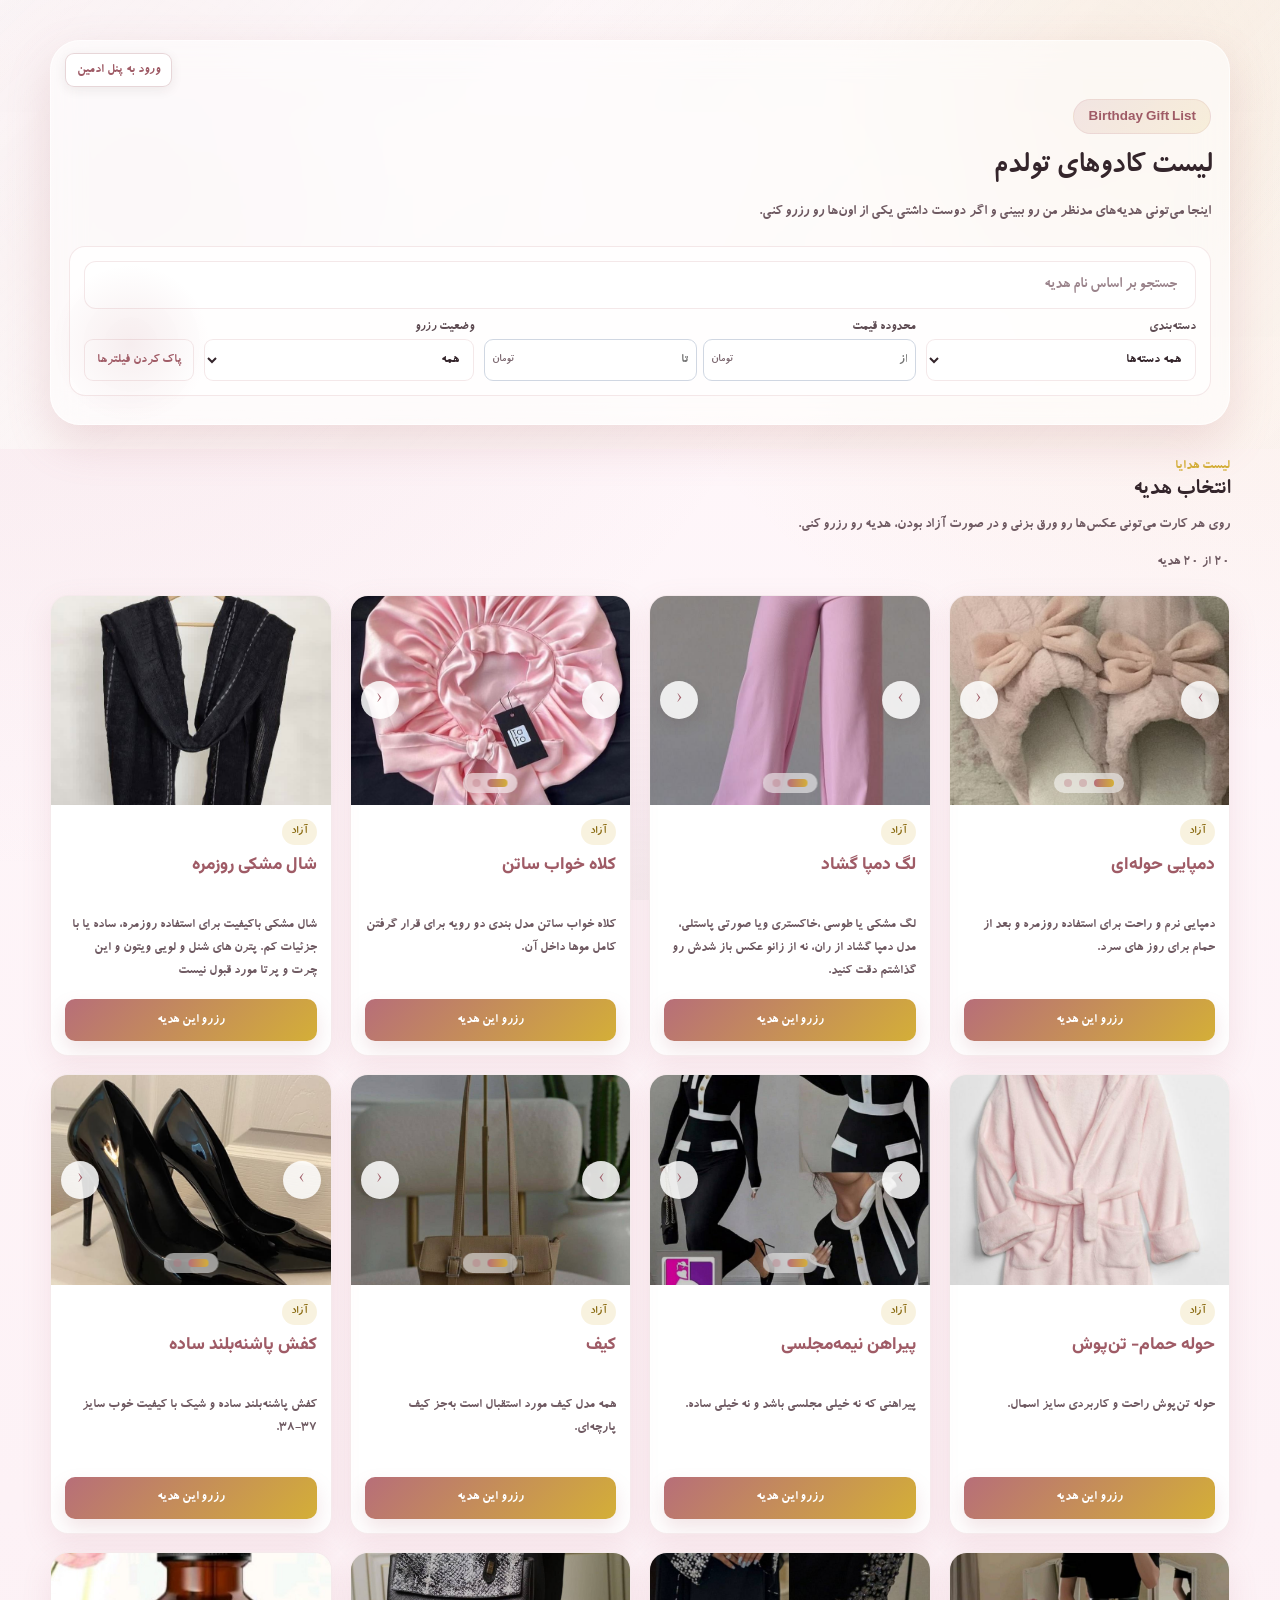
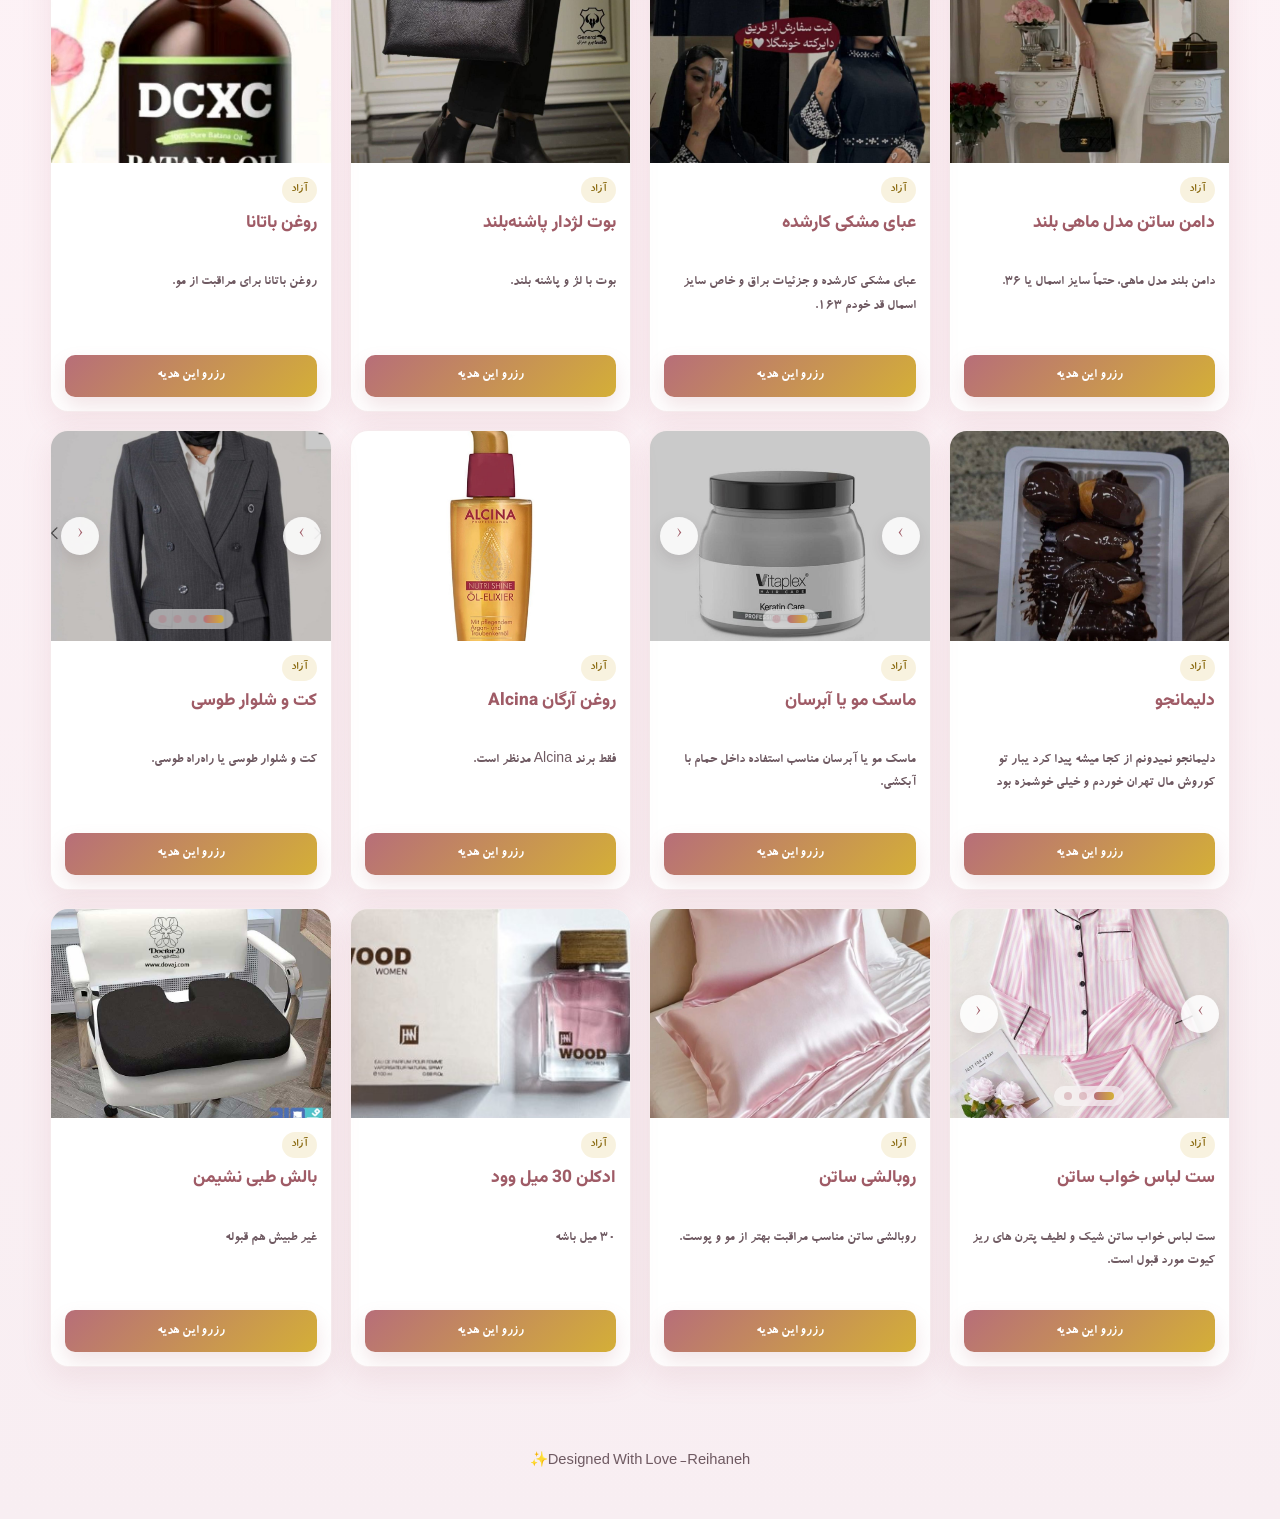
==== commit 70fcd68c: "feat: refine gift catalog and admin filters" ====
--- a/index.html
+++ b/index.html
@@ -13,20 +13,21 @@
 
     <link rel="stylesheet" href="style.css" />
 </head>
-<body>
+<body class="home-page">
     <div class="page-bg"></div >
 
     <header class="hero">
         <div class="hero-overlay"></div>
 
         <div class="container hero-content">
+            <a class="admin-entry-link" href="/admin">ورود به پنل ادمین</a>
             <span class="hero-badge">Birthday Gift List</span>
 
             <h1 class="hero-title">لیست کادوهای تولدم</h1>
 
             <p class="hero-text">
                 اینجا می‌تونی هدیه‌های مدنظر من رو ببینی و اگر دوست داشتی یکی از اون‌ها رو
-                رزرو کنی. اگر یک هدیه رزرو شده باشه، برای بقیه هم به همون صورت نمایش داده می‌شه.
+                رزرو کنی.
             </p>
 
             <div class="catalog-search-panel">
@@ -71,7 +72,6 @@
                 </div>
                 <p id="filter-message" class="filter-message" role="status" hidden></p>
             </div>
-            <a class="admin-entry-link" href="/admin">ورود به پنل ادمین</a>
         </div>
     </header>
 
--- a/style.css
+++ b/style.css
@@ -1699,3 +1699,348 @@
         width: 100%;
     }
 }
+
+/* Consistent, responsive catalog cards */
+.gifts-grid {
+    grid-template-columns: repeat(auto-fit, minmax(min(100%, 245px), 1fr));
+    align-items: stretch;
+    gap: 18px;
+    padding: 18px 0;
+}
+
+.gifts-grid .gift-card {
+    min-width: 0;
+    border: 1px solid rgba(183, 110, 121, 0.14);
+    border-radius: 18px;
+    background: #fff;
+}
+
+.gifts-grid .card-image {
+    flex: 0 0 auto;
+    aspect-ratio: 4 / 3;
+}
+
+.gifts-grid .card-image img {
+    height: 100%;
+    border-radius: 0;
+}
+
+.gifts-grid .card-content {
+    gap: 0;
+    padding: 14px;
+}
+
+.gifts-grid .card-top {
+    display: grid;
+    grid-template-columns: 1fr;
+    gap: 7px;
+    margin-bottom: 8px;
+}
+
+.gifts-grid .status-badge {
+    min-height: 26px;
+    padding: 4px 9px;
+    font-size: 0.76rem;
+}
+
+.gifts-grid .card-title {
+    display: -webkit-box;
+    overflow: hidden;
+    min-height: 3.1em;
+    -webkit-box-orient: vertical;
+    -webkit-line-clamp: 2;
+    font-size: clamp(1.08rem, 1.35vw, 1.3rem);
+    line-height: 1.55;
+    overflow-wrap: anywhere;
+}
+
+.gifts-grid .card-description {
+    display: -webkit-box;
+    overflow: hidden;
+    min-height: 4.8em;
+    margin: 0 0 8px;
+    -webkit-box-orient: vertical;
+    -webkit-line-clamp: 3;
+    font-size: 0.88rem;
+    line-height: 1.65;
+}
+
+.gifts-grid .gift-meta {
+    min-height: 30px;
+    margin-top: 3px;
+    gap: 6px;
+}
+
+.gifts-grid .gift-meta span,
+.gifts-grid .gift-store-links a {
+    max-width: 100%;
+    padding: 5px 8px;
+    border: 1px solid #f0dfe3;
+    border-radius: 8px;
+    background: #fff8fa;
+    font-size: 0.78rem;
+    line-height: 1.5;
+    overflow-wrap: anywhere;
+}
+
+.gifts-grid .gift-store-links {
+    margin: 7px 0 10px;
+}
+
+.gifts-grid .card-actions {
+    margin-top: auto;
+    padding-top: 8px;
+}
+
+.gifts-grid .reserve-btn {
+    min-height: 42px;
+    padding: 8px 10px;
+    border-radius: 10px;
+    font-size: 0.88rem;
+    line-height: 1.4;
+}
+
+/* Place the admin shortcut in the hero corner without covering its text */
+.admin-entry-link {
+    position: absolute;
+    z-index: 4;
+    top: 12px;
+    left: 14px;
+    margin: 0;
+    min-height: 34px;
+    padding: 0 11px;
+    border-color: rgba(159, 91, 102, 0.25);
+    background: rgba(255, 255, 255, 0.92);
+    box-shadow: 0 3px 12px rgba(52, 37, 43, 0.08);
+}
+
+.home-page .hero-content {
+    padding-top: 58px;
+}
+
+/* Admin catalog filters, cards and mobile four-item pagination */
+.admin-list-filters {
+    display: grid;
+    grid-template-columns: minmax(0, 1.2fr) repeat(2, minmax(180px, 0.8fr));
+    gap: 12px;
+    margin: 16px 0;
+    padding: 14px;
+    border: 1px solid #e5e7eb;
+    border-radius: 12px;
+    background: #f8fafc;
+}
+
+.admin-list-filters .admin-input {
+    min-height: 42px;
+}
+
+.admin-items-list {
+    display: grid;
+    grid-template-columns: repeat(3, minmax(0, 1fr));
+    gap: 14px;
+    align-items: stretch;
+}
+
+.admin-item-card {
+    display: flex;
+    min-width: 0;
+    flex-direction: column;
+    gap: 10px;
+    padding: 12px;
+    border-radius: 14px;
+}
+
+.admin-item-image {
+    display: grid;
+    aspect-ratio: 4 / 3;
+    place-items: center;
+    overflow: hidden;
+    border-radius: 10px;
+    background: #f1f5f9;
+    color: #94a3b8;
+    font-size: 0.82rem;
+}
+
+.admin-item-image img {
+    width: 100%;
+    height: 100%;
+    object-fit: cover;
+}
+
+.admin-item-head {
+    align-items: flex-start;
+    gap: 7px;
+    margin: 0;
+}
+
+.admin-item-title {
+    display: -webkit-box;
+    overflow: hidden;
+    -webkit-box-orient: vertical;
+    -webkit-line-clamp: 2;
+    font-size: 0.98rem;
+    line-height: 1.55;
+    overflow-wrap: anywhere;
+}
+
+.admin-item-head .status-badge {
+    min-height: 24px;
+    padding: 3px 7px;
+    font-size: 0.72rem;
+}
+
+.admin-item-description {
+    display: -webkit-box;
+    overflow: hidden;
+    min-height: 4.5em;
+    margin: 0;
+    -webkit-box-orient: vertical;
+    -webkit-line-clamp: 3;
+    font-size: 0.82rem;
+    line-height: 1.5;
+}
+
+.admin-item-extra {
+    font-size: 0.8rem;
+    overflow-wrap: anywhere;
+}
+
+.admin-item-footer {
+    align-items: center;
+    margin-top: auto;
+}
+
+.admin-item-actions {
+    gap: 7px;
+}
+
+.admin-pagination {
+    display: flex;
+    min-height: 44px;
+    justify-content: center;
+    align-items: center;
+    gap: 12px;
+    margin-top: 16px;
+    color: #64748b;
+    font-size: 0.86rem;
+}
+
+.admin-page-btn {
+    min-height: 36px;
+    padding: 0 14px;
+    border: 1px solid #cbd5e1;
+    border-radius: 8px;
+    background: #fff;
+    color: #334155;
+    font: inherit;
+}
+
+.admin-page-btn:disabled {
+    cursor: default;
+    opacity: 0.45;
+}
+
+@media (min-width: 1200px) {
+    .admin-items-list {
+        grid-template-columns: repeat(4, minmax(0, 1fr));
+    }
+}
+
+@media (max-width: 900px) {
+    .admin-items-list {
+        grid-template-columns: repeat(2, minmax(0, 1fr));
+    }
+}
+
+@media (max-width: 640px) {
+    .admin-list-filters {
+        grid-template-columns: minmax(0, 1fr);
+        padding: 10px;
+    }
+
+    .admin-items-list {
+        grid-template-columns: repeat(2, minmax(0, 1fr));
+        gap: 9px;
+    }
+
+    .admin-item-card {
+        padding: 8px;
+        gap: 7px;
+    }
+
+    .admin-item-head {
+        flex-direction: column;
+    }
+
+    .admin-item-footer {
+        flex-direction: column;
+        align-items: stretch;
+        gap: 6px;
+    }
+
+    .admin-item-actions {
+        justify-content: flex-start;
+    }
+
+    .admin-item-description {
+        min-height: 0;
+        font-size: 0.76rem;
+    }
+
+    .admin-item-meta {
+        font-size: 0.75rem;
+    }
+
+    .gifts-grid {
+        grid-template-columns: repeat(2, minmax(0, 1fr));
+        gap: 9px;
+    }
+
+    .home-page .gifts-grid {
+        grid-template-columns: minmax(0, 1fr);
+        gap: 14px;
+    }
+
+    .gifts-grid .card-content {
+        padding: 10px;
+    }
+
+    .home-page .gifts-grid .card-content {
+        padding: 14px;
+    }
+
+    .gifts-grid .card-title {
+        font-size: 1rem;
+    }
+
+    .gifts-grid .card-description {
+        min-height: 0;
+        font-size: 0.78rem;
+    }
+
+    .home-page .gifts-grid .card-description {
+        min-height: 0;
+        font-size: 0.86rem;
+    }
+
+    .gifts-grid .gift-meta span,
+    .gifts-grid .gift-store-links a {
+        font-size: 0.72rem;
+    }
+}
+
+@media (max-width: 360px) {
+    .gifts-grid,
+    .admin-items-list {
+        grid-template-columns: minmax(0, 1fr);
+    }
+
+    .admin-entry-link {
+        left: 10px;
+        top: 10px;
+    }
+
+    .home-page .hero-content {
+        padding-top: 58px;
+    }
+}
